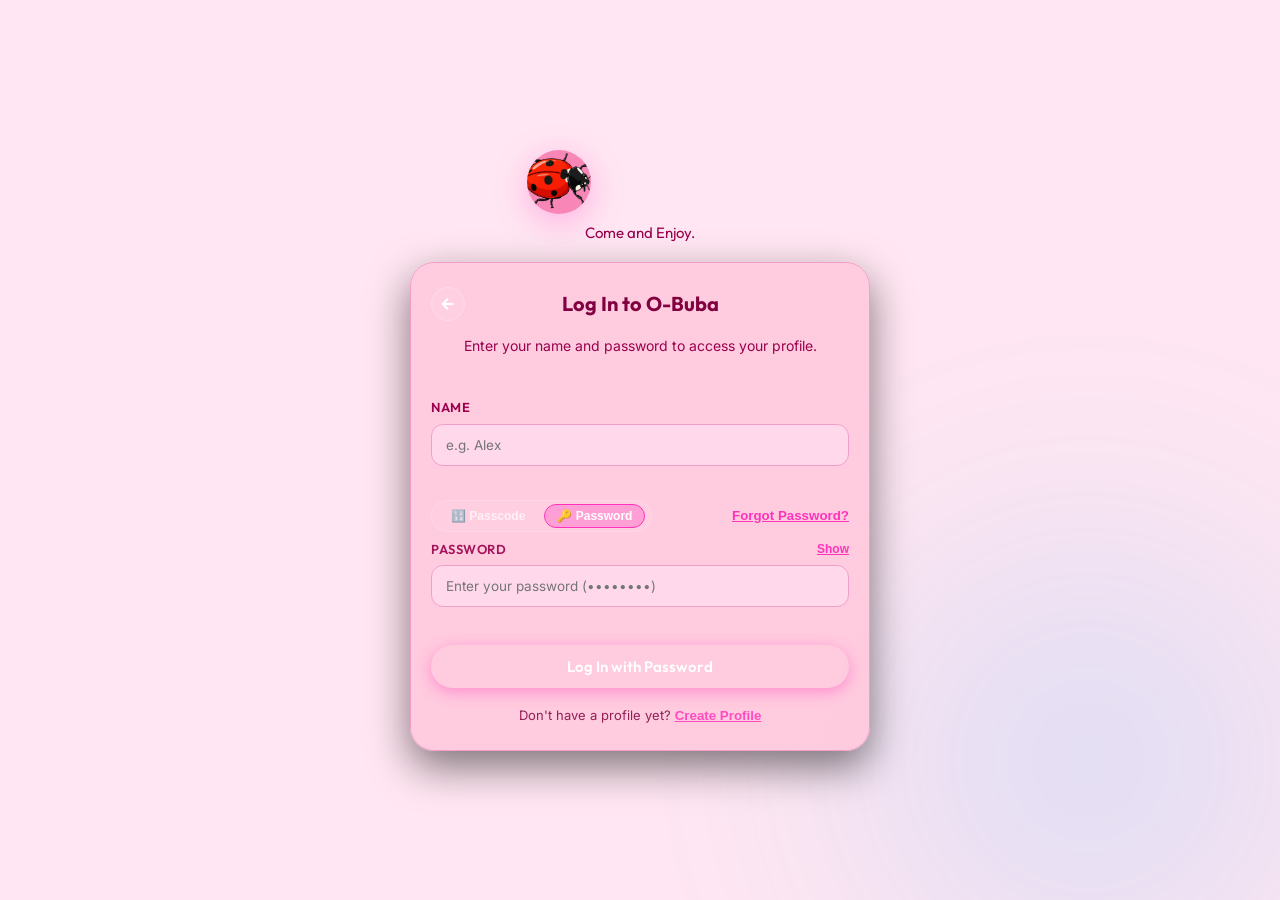
==== index.html @ 9d1eca7c "Add Address, Town, State, Country, and Postcode fields under Name/Second Name in Edit Profile Card" ====
<!DOCTYPE html>
<html lang="en">
<head>
    <meta charset="UTF-8">
    <meta name="viewport" content="width=device-width, initial-scale=1.0, maximum-scale=1.0, user-scalable=no">
    <title>O-Buba | Find Your Connection</title>
    <meta name="description" content="A premium dating experience with high-fidelity swiping, matchmaking, and chat.">
    <!-- Google Fonts -->
    <link rel="preconnect" href="https://fonts.googleapis.com">
    <link rel="preconnect" href="https://fonts.gstatic.com" crossorigin>
    <link href="https://fonts.googleapis.com/css2?family=Outfit:wght@300;400;500;600;700;800&family=Inter:wght@300;400;500;600&display=swap" rel="stylesheet">
    <link rel="stylesheet" href="styles.css">
</head>
<body class="dark-mode">

    <!-- App Container -->
    <div id="app" class="app-container onboarding-active">

        <!-- ================= LANDING / ONBOARDING SCREEN ================= -->
        <section id="onboarding-screen" class="screen active">
            <div class="landing-bg-gradients">
                <div class="gradient-sphere core-grad"></div>
                <div class="gradient-sphere aux-grad"></div>
            </div>
            
            <div class="landing-content">
                <a href="home.html" class="brand-logo" style="text-decoration: none; color: inherit;">
                    <img src="logo.jpg" class="flame-svg" id="landing-logo" alt="O-Buba Logo" style="border-radius: 50%; object-fit: cover;">
                    <h1 class="brand-name">O-BUBA</h1>
                </a>
                <p class="tagline">Come and Enjoy.</p>

                <!-- Onboarding Cards Slider -->
                <div class="onboarding-flow">
                    <!-- Step 1: Welcome & Log In -->
                    <div class="onboarding-card active" id="step-welcome">
                        <div style="display: flex; align-items: center; justify-content: space-between; margin-bottom: 14px;">
                            <a href="home.html" class="back-nav-btn" style="display: inline-flex; align-items: center; justify-content: center; width: 34px; height: 34px; border-radius: 50%; background: rgba(255, 255, 255, 0.1); border: 1px solid rgba(255, 255, 255, 0.2); color: #fff; text-decoration: none; font-size: 16px; font-weight: 700; transition: all 0.2s;" title="Back to Home">
                                <svg viewBox="0 0 24 24" width="18" height="18" fill="none" stroke="currentColor" stroke-width="2.5"><line x1="19" y1="12" x2="5" y2="12"/><polyline points="12 19 5 12 12 5"/></svg>
                            </a>
                            <h2 style="margin: 0; font-size: 20px;">Log In to O-Buba</h2>
                            <div style="width: 34px;"></div>
                        </div>
                        <p id="login-subtitle">Choose your login method: Password or 4-Digit Passcode (PIN).</p>

                        <form id="login-form" onsubmit="event.preventDefault();" style="margin-top: 18px; text-align: left; display: flex; flex-direction: column; gap: 16px;">
                            <div class="input-group">
                                <label for="login-username">Name</label>
                                <input type="text" id="login-username" required placeholder="e.g. Alex" autocomplete="username" style="width: 100%;">
                            </div>
                            
                            <!-- Password / Passcode Option Group -->
                            <div class="input-group" id="login-auth-group">
                                <div style="display: flex; justify-content: space-between; align-items: center; margin-bottom: 8px;">
                                    <!-- Two Options: Passcode (Default) vs Password -->
                                    <div style="display: flex; align-items: center; gap: 6px; background: rgba(255, 255, 255, 0.08); border-radius: 20px; padding: 3px 6px; border: 1px solid rgba(255, 255, 255, 0.15);">
                                        <button type="button" id="btn-opt-passcode" class="auth-opt-btn active" style="background: rgba(255, 51, 187, 0.3); border: 1px solid #ff33bb; color: #fff; border-radius: 16px; padding: 4px 12px; font-size: 12px; font-weight: 700; cursor: pointer; transition: all 0.2s;">
                                            🔢 Passcode
                                        </button>
                                        <button type="button" id="btn-opt-password" class="auth-opt-btn" style="background: transparent; border: 1px solid transparent; color: rgba(255, 255, 255, 0.7); border-radius: 16px; padding: 4px 12px; font-size: 12px; font-weight: 600; cursor: pointer; transition: all 0.2s;">
                                            🔑 Password
                                        </button>
                                    </div>
                                    <div style="display: flex; gap: 8px; font-size: 12px;">
                                        <button type="button" id="forgot-passcode-btn" class="next-step-btn" data-next="step-forgot-passcode" style="background: none; border: none; color: #ff33bb; font-weight: 700; cursor: pointer; text-decoration: underline; padding: 0;">Forgot Passcode?</button>
                                        <button type="button" id="forgot-password-btn" class="next-step-btn" data-next="step-forgot-password" style="background: none; border: none; color: #ff33bb; font-weight: 700; cursor: pointer; text-decoration: underline; padding: 0; display: none;">Forgot Password?</button>
                                    </div>
                                </div>

                                <!-- Passcode PIN Input Field (DEFAULT ACTIVE) -->
                                <div id="login-passcode-group">
                                    <div style="display: flex; justify-content: space-between; align-items: center; margin-bottom: 6px;">
                                        <label for="login-passcode" style="margin-bottom: 0; font-size: 13px; opacity: 0.9;">Passcode PIN</label>
                                        <button type="button" id="toggle-login-passcode-btn" style="background: none; border: none; color: #ff33bb; font-size: 12px; font-weight: 700; cursor: pointer; text-decoration: underline; padding: 0;">Show</button>
                                    </div>
                                    <input type="password" id="login-passcode" inputmode="numeric" pattern="[0-9]*" maxlength="6" placeholder="Enter passcode PIN (e.g. 1234)" autocomplete="one-time-code" style="width: 100%; letter-spacing: 3px; font-size: 15px; font-weight: 700;">
                                </div>

                                <!-- Password Input Field -->
                                <div id="login-password-group" style="display: none;">
                                    <div style="display: flex; justify-content: space-between; align-items: center; margin-bottom: 6px;">
                                        <label for="login-password" style="margin-bottom: 0; font-size: 13px; opacity: 0.9;">Password</label>
                                        <button type="button" id="toggle-login-password-btn" style="background: none; border: none; color: #ff33bb; font-size: 12px; font-weight: 700; cursor: pointer; text-decoration: underline; padding: 0;">Show</button>
                                    </div>
                                    <input type="password" id="login-password" placeholder="Enter your password (••••••••)" autocomplete="current-password" style="width: 100%;">
                                </div>
                            </div>

                            <button type="submit" class="btn btn-primary btn-block" id="login-submit-btn" style="margin-top: 4px; width: 100%;">Log In with Passcode</button>
                        </form>

                        <div style="margin-top: 18px; font-size: 13px; opacity: 0.85; text-align: center;">
                            Don't have a profile yet? 
                            <button type="button" class="next-step-btn" data-next="step-profile-setup" style="background: none; border: none; color: #ff33bb; font-weight: 700; cursor: pointer; text-decoration: underline; padding: 0;">Create Profile</button>
                        </div>
                    </div>



                    <!-- Step: Forgot Passcode PIN -->
                    <div class="onboarding-card" id="step-forgot-passcode">
                        <div style="display: flex; align-items: center; justify-content: space-between; margin-bottom: 14px;">
                            <button type="button" class="next-step-btn" data-next="step-welcome" style="display: inline-flex; align-items: center; justify-content: center; width: 34px; height: 34px; border-radius: 50%; background: rgba(255, 255, 255, 0.1); border: 1px solid rgba(255, 255, 255, 0.2); color: #fff; font-size: 16px; font-weight: 700; cursor: pointer; transition: all 0.2s; padding: 0;" title="Back to Log In">
                                <svg viewBox="0 0 24 24" width="18" height="18" fill="none" stroke="currentColor" stroke-width="2.5"><line x1="19" y1="12" x2="5" y2="12"/><polyline points="12 19 5 12 12 5"/></svg>
                            </button>
                            <h2 style="margin: 0; font-size: 20px;">Recover Passcode PIN</h2>
                            <div style="width: 34px;"></div>
                        </div>
                        <p style="font-size: 13.5px; opacity: 0.9; margin-bottom: 16px;">Enter your registered Email Address below. We will send a 4-digit verification code to your email to recover your Passcode PIN and Password.</p>

                        <form id="forgot-passcode-form" onsubmit="event.preventDefault();" style="text-align: left; display: flex; flex-direction: column; gap: 14px;">
                            <div class="input-group">
                                <label for="reset-passcode-email-input">Email Address</label>
                                <div style="display: flex; gap: 8px;">
                                    <input type="email" id="reset-passcode-email-input" required placeholder="e.g. alex@example.com" autocomplete="email" style="flex: 1;">
                                    <button type="button" id="send-passcode-email-code-btn" class="btn btn-primary" style="padding: 10px 14px; font-size: 12px; border-radius: 12px; white-space: nowrap;">Send Code ✉️</button>
                                </div>
                            </div>

                            <div id="passcode-email-code-group" style="display: none; flex-direction: column; gap: 10px; margin-top: 4px;">
                                <div style="background: rgba(16, 211, 131, 0.12); border: 1px solid rgba(16, 211, 131, 0.3); border-radius: 12px; padding: 10px 12px; font-size: 12px; color: #10d383; font-weight: 600;">
                                    ✓ 4-Digit verification code sent to your email! (Code: <strong id="simulated-passcode-email-code">5829</strong>)
                                </div>
                                <div class="input-group">
                                    <label for="passcode-email-verification-code">Enter 4-Digit Email Code</label>
                                    <input type="text" id="passcode-email-verification-code" inputmode="numeric" maxlength="6" placeholder="e.g. 5829" style="width: 100%; letter-spacing: 4px; font-size: 16px; font-weight: 700; text-align: center;">
                                </div>
                                <button type="submit" id="verify-passcode-email-code-btn" class="btn btn-primary btn-block" style="margin-top: 4px; width: 100%;">Verify Code &amp; Log In →</button>
                            </div>
                        </form>

                        <div id="passcode-reset-banner" style="display: none; margin-top: 16px; background: rgba(16, 211, 131, 0.15); border: 1px solid #10d383; border-radius: 14px; padding: 14px; text-align: left;">
                            <div style="font-weight: 800; color: #10d383; font-size: 14px; margin-bottom: 6px;">✓ Code Verified &amp; Logged In!</div>
                            <div id="passcode-reset-msg" style="font-size: 12.5px; color: rgba(255,255,255,0.9); line-height: 1.6;">
                                ✉️ Email: <strong id="rec-passcode-email" style="color: #fff;">alex@example.com</strong><br>
                                🔢 Passcode PIN: <strong id="rec-passcode-pin" style="color: #ff33bb;">1234</strong><br>
                                🔑 Password: <strong id="rec-passcode-password" style="color: #10d383;">••••••••</strong>
                            </div>
                            <button type="button" id="btn-proceed-login-passcode" class="btn btn-primary btn-block" style="margin-top: 12px; width: 100%; font-size: 13px;">Log In directly to App Workspace →</button>
                        </div>

                        <div style="margin-top: 20px; font-size: 13px; text-align: center;">
                            <button type="button" class="next-step-btn" data-next="step-welcome" style="background: none; border: none; color: #ff33bb; font-weight: 700; cursor: pointer; text-decoration: underline; padding: 0;">← Back to Log In</button>
                        </div>
                    </div>

                    <!-- Step: Forgot Password / Reset Password -->
                    <div class="onboarding-card" id="step-forgot-password">
                        <div style="display: flex; align-items: center; justify-content: space-between; margin-bottom: 14px;">
                            <button type="button" class="next-step-btn" data-next="step-welcome" style="display: inline-flex; align-items: center; justify-content: center; width: 34px; height: 34px; border-radius: 50%; background: rgba(255, 255, 255, 0.1); border: 1px solid rgba(255, 255, 255, 0.2); color: #fff; font-size: 16px; font-weight: 700; cursor: pointer; transition: all 0.2s; padding: 0;" title="Back to Log In">
                                <svg viewBox="0 0 24 24" width="18" height="18" fill="none" stroke="currentColor" stroke-width="2.5"><line x1="19" y1="12" x2="5" y2="12"/><polyline points="12 19 5 12 12 5"/></svg>
                            </button>
                            <h2 style="margin: 0; font-size: 20px;">Recover Password</h2>
                            <div style="width: 34px;"></div>
                        </div>
                        <p style="font-size: 13.5px; opacity: 0.9; margin-bottom: 16px;">Enter your registered Email Address below. We will send a 4-digit verification code to your email so you can log in directly.</p>

                        <form id="forgot-password-form" onsubmit="event.preventDefault();" style="text-align: left; display: flex; flex-direction: column; gap: 14px;">
                            <div class="input-group">
                                <label for="reset-email-input">Email Address</label>
                                <div style="display: flex; gap: 8px;">
                                    <input type="email" id="reset-email-input" required placeholder="e.g. alex@example.com" autocomplete="email" style="flex: 1;">
                                    <button type="button" id="send-pwd-email-code-btn" class="btn btn-primary" style="padding: 10px 14px; font-size: 12px; border-radius: 12px; white-space: nowrap;">Send Code ✉️</button>
                                </div>
                            </div>

                            <div id="pwd-email-code-group" style="display: none; flex-direction: column; gap: 10px; margin-top: 4px;">
                                <div style="background: rgba(16, 211, 131, 0.12); border: 1px solid rgba(16, 211, 131, 0.3); border-radius: 12px; padding: 10px 12px; font-size: 12px; color: #10d383; font-weight: 600;">
                                    ✓ 4-Digit verification code sent to your email! (Code: <strong id="simulated-pwd-email-code">5829</strong>)
                                </div>
                                <div class="input-group">
                                    <label for="pwd-email-verification-code">Enter 4-Digit Email Code</label>
                                    <input type="text" id="pwd-email-verification-code" inputmode="numeric" maxlength="6" placeholder="e.g. 5829" style="width: 100%; letter-spacing: 4px; font-size: 16px; font-weight: 700; text-align: center;">
                                </div>
                                <button type="submit" id="verify-pwd-email-code-btn" class="btn btn-primary btn-block" style="margin-top: 4px; width: 100%;">Verify Code &amp; Log In →</button>
                            </div>
                        </form>

                        <div id="reset-link-sent-banner" style="display: none; margin-top: 16px; background: rgba(16, 211, 131, 0.15); border: 1px solid #10d383; border-radius: 14px; padding: 14px; text-align: left;">
                            <div style="font-weight: 800; color: #10d383; font-size: 14px; margin-bottom: 6px;">✓ Code Verified &amp; Logged In!</div>
                            <div id="reset-sent-msg" style="font-size: 12.5px; color: rgba(255,255,255,0.9); line-height: 1.6;">
                                ✉️ Email: <strong id="rec-pwd-email" style="color: #fff;">alex@example.com</strong><br>
                                🔑 Password: <strong id="rec-pwd-password" style="color: #10d383;">••••••••</strong><br>
                                🔢 Passcode PIN: <strong id="rec-pwd-pin" style="color: #ff33bb;">1234</strong>
                            </div>
                            <button type="button" id="btn-proceed-login-pwd" class="btn btn-primary btn-block" style="margin-top: 12px; width: 100%; font-size: 13px;">Log In directly to App Workspace →</button>
                        </div>

                        <div style="margin-top: 20px; font-size: 13px; text-align: center;">
                            <button type="button" class="next-step-btn" data-next="step-welcome" style="background: none; border: none; color: #ff33bb; font-weight: 700; cursor: pointer; text-decoration: underline; padding: 0;">← Back to Log In</button>
                        </div>
                    </div>

                    <!-- Step: Log In Details Page -->
                    <div class="onboarding-card" id="step-login-details">
                        <div style="display: flex; align-items: center; justify-content: space-between; margin-bottom: 14px;">
                            <button type="button" class="next-step-btn" data-next="step-welcome" style="display: inline-flex; align-items: center; justify-content: center; width: 34px; height: 34px; border-radius: 50%; background: rgba(255, 255, 255, 0.1); border: 1px solid rgba(255, 255, 255, 0.2); color: #fff; font-size: 16px; font-weight: 700; cursor: pointer; transition: all 0.2s; padding: 0;" title="Back to Log In">
                                <svg viewBox="0 0 24 24" width="18" height="18" fill="none" stroke="currentColor" stroke-width="2.5"><line x1="19" y1="12" x2="5" y2="12"/><polyline points="12 19 5 12 12 5"/></svg>
                            </button>
                            <h2 style="margin: 0; font-size: 20px;">Log In Details</h2>
                            <div style="width: 34px;"></div>
                        </div>
                        <p style="font-size: 13.5px; opacity: 0.9; margin-bottom: 16px;">View, verify, or update your account credentials, password, and passcode PIN.</p>

                        <form id="login-details-form" onsubmit="event.preventDefault();" style="text-align: left; display: flex; flex-direction: column; gap: 14px;">
                            <div class="input-group">
                                <label for="details-name-input">Name or Username</label>
                                <input type="text" id="details-name-input" required placeholder="e.g. Alex" style="width: 100%;">
                            </div>
                            <div class="input-group">
                                <label for="details-email-input">Email Address</label>
                                <input type="email" id="details-email-input" required placeholder="e.g. alex@example.com" style="width: 100%;">
                            </div>
                            <div class="input-group">
                                <div style="display: flex; justify-content: space-between; align-items: center; margin-bottom: 6px;">
                                    <label for="details-password-input" style="margin-bottom: 0;">Password</label>
                                    <button type="button" id="toggle-details-password-btn" style="background: none; border: none; color: #ff33bb; font-size: 12px; font-weight: 700; cursor: pointer; text-decoration: underline; padding: 0;">Show</button>
                                </div>
                                <input type="password" id="details-password-input" placeholder="••••••••" style="width: 100%;">
                            </div>
                            <div class="input-group">
                                <div style="display: flex; justify-content: space-between; align-items: center; margin-bottom: 6px;">
                                    <label for="details-passcode-input" style="margin-bottom: 0;">Passcode / PIN (4–6 Digits)</label>
                                    <button type="button" id="toggle-details-passcode-btn" style="background: none; border: none; color: #ff33bb; font-size: 12px; font-weight: 700; cursor: pointer; text-decoration: underline; padding: 0;">Show</button>
                                </div>
                                <input type="password" id="details-passcode-input" placeholder="e.g. 1234" inputmode="numeric" pattern="[0-9]*" maxlength="6" style="width: 100%; letter-spacing: 4px; font-size: 15px; font-weight: 700;">
                            </div>
                            
                            <!-- Account Status & Device Info Badge -->
                            <div style="background: rgba(255, 51, 187, 0.1); border: 1px solid rgba(255, 51, 187, 0.3); border-radius: 12px; padding: 12px; font-size: 12px; color: rgba(255, 255, 255, 0.9);">
                                <div style="font-weight: 800; color: #fff; margin-bottom: 4px; display: flex; align-items: center; gap: 6px;">
                                    <span>🔒</span> Account Security Status
                                </div>
                                <div>• Active Session: <strong>O-Buba Web Application</strong></div>
                                <div>• Security Verification: <strong style="color: #10d383;">Verified Identity &amp; License</strong></div>
                            </div>

                            <button type="submit" id="save-login-details-btn" class="btn btn-primary btn-block" style="margin-top: 6px; width: 100%;">Save Log In Details</button>
                        </form>

                        <div style="margin-top: 18px; display: flex; justify-content: space-between; align-items: center; font-size: 13px;">
                            <button type="button" class="next-step-btn" data-next="step-welcome" style="background: none; border: none; color: #ff33bb; font-weight: 700; cursor: pointer; text-decoration: underline; padding: 0;">← Back to Log In</button>
                            <button type="button" class="next-step-btn" data-next="step-forgot-password" style="background: none; border: none; color: rgba(255, 255, 255, 0.7); font-weight: 600; cursor: pointer; text-decoration: underline; padding: 0;">Reset Password</button>
                        </div>
                    </div>

                    <!-- Step: Create / Verify Passcode PIN -->
                    <div class="onboarding-card" id="step-create-passcode">
                        <div style="display: flex; align-items: center; justify-content: space-between; margin-bottom: 14px;">
                            <button type="button" class="next-step-btn" data-next="step-welcome" style="display: inline-flex; align-items: center; justify-content: center; width: 34px; height: 34px; border-radius: 50%; background: rgba(255, 255, 255, 0.1); border: 1px solid rgba(255, 255, 255, 0.2); color: #fff; font-size: 16px; font-weight: 700; cursor: pointer; transition: all 0.2s; padding: 0;" title="Back to Log In">
                                <svg viewBox="0 0 24 24" width="18" height="18" fill="none" stroke="currentColor" stroke-width="2.5"><line x1="19" y1="12" x2="5" y2="12"/><polyline points="12 19 5 12 12 5"/></svg>
                            </button>
                            <h2 style="margin: 0; font-size: 20px;">Create Passcode PIN</h2>
                            <div style="width: 34px;"></div>
                        </div>
                        <p style="font-size: 13.5px; opacity: 0.9; margin-bottom: 16px;">Set a 4-digit Passcode PIN for fast login. Once verified, Passcode will be your default login option every time.</p>

                        <form id="create-passcode-form" onsubmit="event.preventDefault();" style="text-align: left; display: flex; flex-direction: column; gap: 14px;">
                            <div class="input-group">
                                <div style="display: flex; justify-content: space-between; align-items: center; margin-bottom: 6px;">
                                    <label for="new-passcode-input" style="margin-bottom: 0;">Enter 4-Digit Passcode PIN</label>
                                    <button type="button" id="toggle-new-passcode-btn" style="background: none; border: none; color: #ff33bb; font-size: 12px; font-weight: 700; cursor: pointer; text-decoration: underline; padding: 0;">Show</button>
                                </div>
                                <input type="password" id="new-passcode-input" required inputmode="numeric" pattern="[0-9]*" maxlength="6" placeholder="e.g. 1234" autocomplete="one-time-code" style="width: 100%; letter-spacing: 4px; font-size: 16px; font-weight: 700; text-align: center;">
                            </div>
                            <div class="input-group">
                                <div style="display: flex; justify-content: space-between; align-items: center; margin-bottom: 6px;">
                                    <label for="confirm-passcode-input" style="margin-bottom: 0;">Confirm 4-Digit Passcode PIN</label>
                                    <button type="button" id="toggle-confirm-passcode-btn" style="background: none; border: none; color: #ff33bb; font-size: 12px; font-weight: 700; cursor: pointer; text-decoration: underline; padding: 0;">Show</button>
                                </div>
                                <input type="password" id="confirm-passcode-input" required inputmode="numeric" pattern="[0-9]*" maxlength="6" placeholder="e.g. 1234" autocomplete="one-time-code" style="width: 100%; letter-spacing: 4px; font-size: 16px; font-weight: 700; text-align: center;">
                            </div>

                            <div style="background: rgba(16, 211, 131, 0.12); border: 1px solid rgba(16, 211, 131, 0.3); border-radius: 12px; padding: 12px; font-size: 12px; color: rgba(255, 255, 255, 0.9);">
                                <div style="font-weight: 800; color: #10d383; margin-bottom: 4px;">✓ Default Login Setting</div>
                                <div>Once verified, your passcode PIN will automatically be selected as your default login method for all future sessions.</div>
                            </div>

                            <button type="submit" id="btn-save-passcode-default" class="btn btn-primary btn-block" style="margin-top: 6px; width: 100%;">Verify & Set Passcode as Default</button>
                        </form>

                        <div style="margin-top: 18px; font-size: 13px; text-align: center;">
                            <button type="button" class="next-step-btn" data-next="step-welcome" style="background: none; border: none; color: rgba(255, 255, 255, 0.7); font-weight: 600; cursor: pointer; text-decoration: underline; padding: 0;">← Skip for Now</button>
                        </div>
                    </div>

                    <!-- Step 2: Profile Setup -->
                    <div class="onboarding-card" id="step-profile-setup">
                        <div style="display: flex; align-items: center; justify-content: space-between; margin-bottom: 14px;">
                            <button type="button" class="next-step-btn" data-next="step-welcome" style="display: inline-flex; align-items: center; justify-content: center; width: 34px; height: 34px; border-radius: 50%; background: rgba(255, 255, 255, 0.1); border: 1px solid rgba(255, 255, 255, 0.2); color: #fff; font-size: 16px; font-weight: 700; cursor: pointer; transition: all 0.2s; padding: 0;" title="Back to Log In">
                                <svg viewBox="0 0 24 24" width="18" height="18" fill="none" stroke="currentColor" stroke-width="2.5"><line x1="19" y1="12" x2="5" y2="12"/><polyline points="12 19 5 12 12 5"/></svg>
                            </button>
                            <h2 style="margin: 0; font-size: 20px;">Create Your Profile</h2>
                            <div style="width: 34px;"></div>
                        </div>
                        <form id="profile-setup-form" onsubmit="event.preventDefault();">
                            <div class="row">
                                <div class="input-group half">
                                    <label for="user-first-name">Name</label>
                                    <input type="text" id="user-first-name" required placeholder="e.g. Alex" autocomplete="given-name">
                                </div>
                                <div class="input-group half">
                                    <label for="user-surname">Second Name</label>
                                    <input type="text" id="user-surname" placeholder="e.g. Smith" autocomplete="family-name">
                                </div>
                            </div>

                            <div class="row">
                                <div class="input-group half">
                                    <div style="display: flex; justify-content: space-between; align-items: center; margin-bottom: 6px;">
                                        <label for="create-password" style="margin-bottom: 0;">Password</label>
                                        <button type="button" id="toggle-create-password-btn" style="background: none; border: none; color: #ff33bb; font-size: 11.5px; font-weight: 700; cursor: pointer; text-decoration: underline; padding: 0;">Show</button>
                                    </div>
                                    <input type="password" id="create-password" required placeholder="••••••••" autocomplete="new-password" style="width: 100%;">
                                </div>
                                <div class="input-group half">
                                    <label for="user-email">Email</label>
                                    <input type="email" id="user-email" required placeholder="e.g. alex@example.com" autocomplete="email" style="width: 100%;">
                                </div>
                            </div>
                            
                            <div class="row">
                                <div class="input-group half">
                                    <label for="user-age">Age</label>
                                    <input type="number" id="user-age" required min="18" max="100" placeholder="25">
                                </div>
                                <div class="input-group half">
                                    <label for="user-gender">I am a</label>
                                    <select id="user-gender">
                                        <option value="man">Man</option>
                                        <option value="woman">Woman</option>
                                        <option value="nonbinary">Non-Binary</option>
                                    </select>
                                </div>
                            </div>

                            <div class="input-group">
                                <label for="user-roots">Orthodox Roots</label>
                                <select id="user-roots">
                                    <option value="" disabled selected>Choose</option>
                                    <option value="🇲🇰 Macedonian">🇲🇰 Macedonian</option>
                                    <option value="🇷🇸 Serbian">🇷🇸 Serbian</option>
                                    <option value="🇬🇷 Greek">🇬🇷 Greek</option>
                                    <option value="🇷🇺 Russian">🇷🇺 Russian</option>
                                    <option value="🇸🇾 Antiochian">🇸🇾 Antiochian</option>
                                    <option value="🇷🇴 Romanian">🇷🇴 Romanian</option>
                                    <option value="🇧🇬 Bulgarian">🇧🇬 Bulgarian</option>
                                    <option value="🇺🇦 Ukrainian">🇺🇦 Ukrainian</option>
                                    <option value="🇪🇬 Coptic / Oriental">🇪🇬 Coptic / Oriental</option>
                                    <option value="🌍 Other">🌍 Other</option>
                                </select>
                            </div>

                            <div class="input-group">
                                <label for="profile-image-input">Upload Profile Image</label>
                                <div class="profile-upload-zone" id="profile-upload-zone" style="border: 2px dashed rgba(255, 51, 187, 0.4); background: rgba(255, 255, 255, 0.04); border-radius: 16px; padding: 14px; text-align: center; cursor: pointer; display: flex; flex-direction: column; align-items: center; justify-content: center; gap: 6px;">
                                    <input type="file" id="profile-image-input" accept="image/*" style="display: none;">
                                    <div id="profile-image-placeholder" style="display: flex; flex-direction: column; align-items: center; gap: 4px;">
                                        <svg viewBox="0 0 24 24" width="30" height="30" fill="none" stroke="#ff33bb" stroke-width="2"><path d="M21 15v4a2 2 0 0 1-2 2H5a2 2 0 0 1-2-2v-4"/><polyline points="17 8 12 3 7 8"/><line x1="12" y1="3" x2="12" y2="15"/></svg>
                                        <span style="font-size: 13px; color: rgba(255,255,255,0.9);"><strong style="color: #ff33bb;">Click to upload image</strong></span>
                                        <span style="font-size: 11px; opacity: 0.7;">PNG, JPG or WEBP</span>
                                    </div>
                                    <div id="profile-image-preview-wrap" style="display: none; flex-direction: column; align-items: center; justify-content: center; gap: 4px;">
                                        <img id="profile-image-preview" src="" alt="Profile Preview" style="width: 68px; height: 68px; border-radius: 50%; object-fit: cover; border: 2px solid #ff33bb;">
                                        <span style="font-size: 11px; color: #ff3366; font-weight: 700;">✓ Image Uploaded</span>
                                    </div>
                                </div>
                            </div>

                            <div class="input-group">
                                <label for="user-bio">Short Bio</label>
                                <textarea id="user-bio" rows="2" placeholder="Tell us a bit about yourself..." required></textarea>
                            </div>
                            <button type="submit" id="complete-setup-btn" class="btn btn-primary btn-block" style="width: 100%;">Complete Profile &amp; Access O-Buba</button>
                        </form>
                    </div>
                </div>
            </div>
        </section>

        <!-- ================= MAIN APP SCREEN ================= -->
        <main id="main-app" class="screen">
            
            <!-- Sidebar Panel (Desktop: Left, Mobile: Collapsible/Toggled) -->
            <aside class="sidebar" id="sidebar-panel">
                <!-- Sidebar Header -->
                <header class="sidebar-header">
                    <div class="user-profile-badge" id="open-profile-btn" title="View / Edit Profile">
                        <div class="avatar-box-container shape-square" id="header-avatar-box">
                            <img src="" id="header-user-avatar" class="avatar shape-square" alt="My Profile">
                        </div>
                        <div class="user-profile-info">
                            <div style="display: flex; align-items: center;">
                                <span class="user-name-text" id="header-user-name">Alex</span>
                                <span class="verified-badge-icon" id="header-verified-badge" title="100% Identity Verified (Driver's Licence Uploaded)" style="display: none; color: #ff33bb; margin-left: 6px; font-weight: bold; font-size: 16px;">✓</span>
                            </div>
                            <span class="user-profile-subtext">My Profile</span>
                        </div>
                    </div>
                    <div class="header-actions">
                        <a href="home.html" class="icon-btn" title="Back to Home Page" style="display: inline-flex; align-items: center; justify-content: center; gap: 4px; padding: 6px 10px; border-radius: 12px; background: rgba(255, 255, 255, 0.08); border: 1px solid rgba(255, 255, 255, 0.15); color: #fff; text-decoration: none;">
                            <svg viewBox="0 0 24 24" width="20" height="20" fill="none" stroke="currentColor" stroke-width="2.5"><line x1="19" y1="12" x2="5" y2="12"/><polyline points="12 19 5 12 12 5"/></svg>
                        </a>
                        <button class="icon-btn" id="open-settings-btn" title="Settings">
                            <svg viewBox="0 0 24 24" width="22" height="22" fill="none" stroke="currentColor" stroke-width="2"><circle cx="12" cy="12" r="3"/><path d="M19.4 15a1.65 1.65 0 0 0 .33 1.82l.06.06a2 2 0 1 1-2.83 2.83l-.06-.06a1.65 1.65 0 0 0-1.82-.33 1.65 1.65 0 0 0-1 1.51V21a2 2 0 0 1-4 0v-.09A1.65 1.65 0 0 0 9 19.4a1.65 1.65 0 0 0-1.82.33l-.06.06a2 2 0 1 1-2.83-2.83l.06-.06a1.65 1.65 0 0 0 .33-1.82 1.65 1.65 0 0 0-1.51-1H3a2 2 0 0 1 0-4h.09A1.65 1.65 0 0 0 4.6 9a1.65 1.65 0 0 0-.33-1.82l-.06-.06a2 2 0 1 1 2.83-2.83l.06.06a1.65 1.65 0 0 0 1.82.33H9a1.65 1.65 0 0 0 1-1.51V3a2 2 0 0 1 4 0v.09a1.65 1.65 0 0 0 1 1.51 1.65 1.65 0 0 0 1.82-.33l.06-.06a2 2 0 1 1 2.83 2.83l-.06.06a1.65 1.65 0 0 0-.33 1.82V9a1.65 1.65 0 0 0 1.51 1H21a2 2 0 0 1 0 4h-.09a1.65 1.65 0 0 0-1.51 1z"/></svg>
                        </button>
                        <button class="icon-btn header-logout-btn" id="header-logout-btn" title="Log Out" style="color: #ff3366;">
                            <svg viewBox="0 0 24 24" width="22" height="22" fill="none" stroke="currentColor" stroke-width="2"><path d="M9 21H5a2 2 0 0 1-2-2V5a2 2 0 0 1 2-2h4"/><polyline points="16 17 21 12 16 7"/><line x1="21" y1="12" x2="9" y2="12"/></svg>
                        </button>
                    </div>
                </header>

                <!-- Sidebar Tabs Navigation -->
                <div class="sidebar-tabs">
                    <button class="tab-link active" data-tab="tab-matches">Matches</button>
                    <button class="tab-link" data-tab="tab-messages">Messages</button>
                </div>

                <!-- Sidebar Content -->
                <div class="sidebar-content">
                    
                    <!-- Matches Tab -->
                    <div class="tab-pane active" id="tab-matches">
                        <div class="matches-country-bar" style="padding: 10px 14px 6px 14px; display: flex; align-items: center; justify-content: space-between; border-bottom: 1px solid rgba(255, 255, 255, 0.08); margin-bottom: 8px;">
                            <span style="font-size: 11px; font-weight: 700; color: rgba(255, 255, 255, 0.7); text-transform: uppercase; letter-spacing: 0.5px;">Matches Location:</span>
                            <select id="matches-country-select" class="deck-country-dropdown" style="padding: 4px 10px; font-size: 12px; border-radius: 12px; background: rgba(255, 255, 255, 0.08); border: 1px solid rgba(255, 255, 255, 0.2); color: #fff; cursor: pointer;">
                                <option value="all" selected>🌍 All Countries</option>
                                <option value="Australia">🇦🇺 Australia</option>
                                <option value="Macedonia">🇲🇰 Macedonia</option>
                                <option value="Greece">🇬🇷 Greece</option>
                                <option value="Serbia">🇷🇸 Serbia</option>
                                <option value="USA">🇺🇸 USA</option>
                                <option value="UK">🇬🇧 UK</option>
                                <option value="Canada">🇨🇦 Canada</option>
                                <option value="Germany">🇩🇪 Germany</option>
                                <option value="Switzerland">🇨🇭 Switzerland</option>
                                <option value="Austria">🇦🇹 Austria</option>
                                <option value="France">🇫🇷 France</option>
                                <option value="Italy">🇮🇹 Italy</option>
                                <option value="Spain">🇪🇸 Spain</option>
                                <option value="Netherlands">🇳🇱 Netherlands</option>
                                <option value="Sweden">🇸🇪 Sweden</option>
                                <option value="Norway">🇳🇴 Norway</option>
                                <option value="Denmark">🇩🇰 Denmark</option>
                                <option value="Finland">🇫🇮 Finland</option>
                                <option value="Poland">🇵🇱 Poland</option>
                                <option value="Hungary">🇭🇺 Hungary</option>
                                <option value="Czechia">🇨🇿 Czechia</option>
                                <option value="Croatia">🇭🇷 Croatia</option>
                                <option value="Montenegro">🇲🇪 Montenegro</option>
                                <option value="Bulgaria">🇧🇬 Bulgaria</option>
                                <option value="Romania">🇷🇴 Romania</option>
                                <option value="Albania">🇦🇱 Albania</option>
                                <option value="Turkey">🇹🇷 Turkey</option>
                                <option value="Ukraine">🇺🇦 Ukraine</option>
                                <option value="Egypt">🇪🇬 Egypt</option>
                                <option value="Argentina">🇦🇷 Argentina</option>
                                <option value="Brazil">🇧🇷 Brazil</option>
                                <option value="Mexico">🇲🇽 Mexico</option>
                                <option value="Japan">🇯🇵 Japan</option>
                                <option value="South Korea">🇰🇷 South Korea</option>
                                <option value="India">🇮🇳 India</option>
                                <option value="New Zealand">🇳🇿 New Zealand</option>
                                <option value="South Africa">🇿🇦 South Africa</option>
                                <option value="UAE">🇦🇪 UAE</option>
                            </select>
                        </div>
                        <div class="matches-grid" id="matches-container">
                            <!-- Dynamically loaded Matches -->
                            <div class="empty-state">
                                <div class="empty-icon">✨</div>
                                <p>Swipes right to find your mutual sparks here!</p>
                            </div>
                        </div>
                    </div>

                    <!-- Messages Tab -->
                    <div class="tab-pane" id="tab-messages">
                        <div class="messages-list" id="conversations-container">
                            <!-- Dynamically loaded Conversations -->
                            <div class="empty-state">
                                <div class="empty-icon">💬</div>
                                <p>Once you match, you can chat with them here.</p>
                            </div>
                        </div>
                    </div>
                </div>
            </aside>

            <!-- Card Stack View / Swipe Area -->
            <section class="deck-view active" id="deck-panel">
                <!-- Country Selection Header Widget (Top Left Corner) -->
                <div class="deck-country-widget" id="deck-country-widget">
                    <div class="deck-country-header">
                        <span class="country-label-icon">🌐</span>
                        <select id="deck-country-select" class="deck-country-dropdown" title="Select Country for Matching">
                            <option value="all" selected>🌍 All Countries</option>
                            <option value="Australia">🇦🇺 Australia</option>
                            <option value="Macedonia">🇲🇰 Macedonia</option>
                            <option value="Greece">🇬🇷 Greece</option>
                            <option value="Serbia">🇷🇸 Serbia</option>
                            <option value="USA">🇺🇸 USA</option>
                            <option value="UK">🇬🇧 UK</option>
                            <option value="Canada">🇨🇦 Canada</option>
                            <option value="Germany">🇩🇪 Germany</option>
                            <option value="Switzerland">🇨🇭 Switzerland</option>
                            <option value="Austria">🇦🇹 Austria</option>
                            <option value="France">🇫🇷 France</option>
                            <option value="Italy">🇮🇹 Italy</option>
                            <option value="Spain">🇪🇸 Spain</option>
                            <option value="Netherlands">🇳🇱 Netherlands</option>
                            <option value="Sweden">🇸🇪 Sweden</option>
                            <option value="Norway">🇳🇴 Norway</option>
                            <option value="Denmark">🇩🇰 Denmark</option>
                            <option value="Finland">🇫🇮 Finland</option>
                            <option value="Poland">🇵🇱 Poland</option>
                            <option value="Hungary">🇭🇺 Hungary</option>
                            <option value="Czechia">🇨🇿 Czechia</option>
                            <option value="Croatia">🇭🇷 Croatia</option>
                            <option value="Montenegro">🇲🇪 Montenegro</option>
                            <option value="Bulgaria">🇧🇬 Bulgaria</option>
                            <option value="Romania">🇷🇴 Romania</option>
                            <option value="Albania">🇦🇱 Albania</option>
                            <option value="Turkey">🇹🇷 Turkey</option>
                            <option value="Ukraine">🇺🇦 Ukraine</option>
                            <option value="Egypt">🇪🇬 Egypt</option>
                            <option value="Argentina">🇦🇷 Argentina</option>
                            <option value="Brazil">🇧🇷 Brazil</option>
                            <option value="Mexico">🇲🇽 Mexico</option>
                            <option value="Japan">🇯🇵 Japan</option>
                            <option value="South Korea">🇰🇷 South Korea</option>
                            <option value="India">🇮🇳 India</option>
                            <option value="New Zealand">🇳🇿 New Zealand</option>
                            <option value="South Africa">🇿🇦 South Africa</option>
                            <option value="UAE">🇦🇪 UAE</option>
                        </select>
                    </div>
                </div>

                <!-- Available Matches Header Widget (Top Right Corner) -->
                <div class="online-matches-widget" id="online-matches-widget">
                    <div class="widget-header" id="widget-toggle-btn" title="Toggle Available People List">
                        <span class="online-pulse-dot"></span>
                        <span class="widget-title">Available Now</span>
                        <span class="widget-count-badge" id="online-count-badge">0</span>
                        <svg class="widget-chevron" viewBox="0 0 24 24" width="16" height="16" fill="none" stroke="currentColor" stroke-width="2.5"><polyline points="6 9 12 15 18 9"/></svg>
                    </div>
                    <div class="online-matches-dropdown" id="online-matches-dropdown">
                        <div class="online-list-container" id="online-list-container">
                            <!-- Dynamically loaded Available Profiles -->
                        </div>
                    </div>
                </div>

                <div class="deck-container">
                    
                    <!-- Card Stack -->
                    <div class="card-stack" id="card-stack-deck">
                        <!-- Card instances will be rendered dynamically via JS -->
                        <div class="deck-loader">
                            <div class="pulse-ring"></div>
                            <img src="" id="deck-pulse-avatar" class="loader-avatar" alt="Avatar">
                            <span class="loading-text">Finding matches nearby...</span>
                        </div>
                    </div>

                    <!-- Swipe Control Action Buttons -->
                    <div class="deck-controls" id="action-controls">
                        <button class="ctrl-btn btn-rewind" id="btn-rewind" title="Rewind">
                            <svg viewBox="0 0 24 24" width="20" height="20" fill="none" stroke="currentColor" stroke-width="2.5"><path d="M3 12a9 9 0 1 0 9-9 9.75 9.75 0 0 0-6.74 2.74L3 8"/><polyline points="3 3 3 8 8 8"/></svg>
                        </button>
                        <button class="ctrl-btn btn-nope" id="btn-nope" title="Nope (Left)">
                            <svg viewBox="0 0 24 24" width="28" height="28" fill="none" stroke="currentColor" stroke-width="2.5"><line x1="18" y1="6" x2="6" y2="18"/><line x1="6" y1="6" x2="18" y2="18"/></svg>
                        </button>
                        <button class="ctrl-btn btn-superlike" id="btn-superlike" title="Super Like (Up)">
                            <svg viewBox="0 0 24 24" width="24" height="24" fill="none" stroke="currentColor" stroke-width="2.5"><polygon points="12 2 15.09 8.26 22 9.27 17 14.14 18.18 21.02 12 17.77 5.82 21.02 7 14.14 2 9.27 8.91 8.26 12 2"/></svg>
                        </button>
                        <button class="ctrl-btn btn-like" id="btn-like" title="Like (Right)">
                            <svg viewBox="0 0 24 24" width="28" height="28" fill="currentColor" stroke="none"><path d="M12 21.35l-1.45-1.32C5.4 15.36 2 12.28 2 8.5 2 5.42 4.42 3 7.5 3c1.74 0 3.41.81 4.5 2.09C13.09 3.81 14.76 3 16.5 3 19.58 3 22 5.42 22 8.5c0 3.78-3.4 6.86-8.55 11.54L12 21.35z"/></svg>
                        </button>
                        <button class="ctrl-btn btn-boost" id="btn-boost" title="Boost">
                            <svg viewBox="0 0 24 24" width="20" height="20" fill="currentColor" stroke="none"><polygon points="13 2 3 14 12 14 11 22 21 10 12 10 13 2"/></svg>
                        </button>
                    </div>
                </div>
            </section>

            <!-- Chat / Message Window Panel -->
            <section class="chat-view" id="chat-panel">
                <header class="chat-header">
                    <button class="icon-btn" id="close-chat-btn" title="Back to swipes">
                        <svg viewBox="0 0 24 24" width="24" height="24" fill="none" stroke="currentColor" stroke-width="2.5"><line x1="19" y1="12" x2="5" y2="12"/><polyline points="12 19 5 12 12 5"/></svg>
                    </button>
                    <div class="chat-match-info" id="chat-user-info">
                        <img src="" class="avatar" id="chat-avatar" alt="Avatar">
                        <div>
                            <h4 id="chat-name">Elena</h4>
                            <span class="status online" id="chat-status">Active now</span>
                        </div>
                    </div>
                    <button class="icon-btn" id="view-match-profile-btn" title="View Profile">
                        <svg viewBox="0 0 24 24" width="22" height="22" fill="none" stroke="currentColor" stroke-width="2"><circle cx="12" cy="12" r="10"/><line x1="12" y1="16" x2="12" y2="12"/><line x1="12" y1="8" x2="12.01" y2="8"/></svg>
                    </button>
                </header>

                <!-- Message History -->
                <div class="chat-messages" id="chat-messages-container">
                    <!-- Messages populated via JS -->
                </div>

                <!-- Input area -->
                <div class="chat-input-bar">
                    <form id="chat-form" onsubmit="event.preventDefault();">
                        <input type="text" id="chat-message-input" placeholder="Type a message..." autocomplete="off" required>
                        <button type="submit" class="send-btn" id="chat-send-btn">
                            <svg viewBox="0 0 24 24" width="20" height="20" fill="none" stroke="currentColor" stroke-width="2.5"><line x1="22" y1="2" x2="11" y2="13"/><polygon points="22 2 15 22 11 13 2 9 22 2"/></svg>
                        </button>
                    </form>
                </div>
            </section>

            <!-- Profile Details Slider (Sliding overlay from bottom) -->
            <section class="profile-details-modal" id="profile-details-view">
                <div class="details-backdrop" id="close-details-backdrop"></div>
                <div class="details-sheet">
                    <!-- Drag handle indicator -->
                    <div class="drag-handle" id="close-details-handle"></div>
                    
                    <div class="details-scrollable">
                        <!-- Photo Slider / Header -->
                        <div class="details-carousel" style="position: relative;">
                            <button type="button" class="details-back-btn" id="btn-close-details" style="position: absolute; top: 16px; left: 16px; z-index: 25; background: rgba(10, 15, 25, 0.75); backdrop-filter: blur(8px); border: 1px solid rgba(255, 255, 255, 0.25); color: #fff; border-radius: 50%; width: 40px; height: 40px; display: flex; align-items: center; justify-content: center; cursor: pointer; transition: all 0.2s;" title="Back">
                                <svg viewBox="0 0 24 24" width="22" height="22" fill="none" stroke="currentColor" stroke-width="2.5"><line x1="19" y1="12" x2="5" y2="12"/><polyline points="12 19 5 12 12 5"/></svg>
                            </button>
                            <img src="" id="details-hero-img" alt="Profile Hero">
                            <div class="carousel-indicators" id="details-carousel-dots">
                                <!-- Dot indicators -->
                            </div>
                            <div class="carousel-nav nav-prev" id="details-prev-img"></div>
                            <div class="carousel-nav nav-next" id="details-next-img"></div>
                        </div>

                        <!-- Core Info -->
                        <div class="details-info-section">
                            <div class="details-title-row">
                                <h2><span id="details-name">Sophia</span>, <span id="details-age">24</span></h2>
                                <span class="gender-badge" id="details-gender">woman</span>
                            </div>
                            <div class="details-meta-row">
                                <span class="meta-item location">
                                    <svg viewBox="0 0 24 24" width="14" height="14" fill="none" stroke="currentColor" stroke-width="2"><path d="M21 10c0 7-9 13-9 13s-9-6-9-13a9 9 0 0 1 18 0z"/><circle cx="12" cy="10" r="3"/></svg>
                                    <span id="details-distance">5 kilometres away</span>
                                </span>
                                <span class="meta-item active-tag">
                                    <span class="pulse-dot"></span>
                                    <span>Online</span>
                                </span>
                            </div>
                            <div class="divider"></div>
                            
                            <!-- Bio -->
                            <div class="info-block">
                                <h3>About Me</h3>
                                <p id="details-bio">Art curator & amateur ceramicist. Let's get coffee and talk about design, vinyl records, or the best pasta place in the city.</p>
                            </div>

                            <!-- Tags -->
                            <div class="info-block">
                                <h3>Passions</h3>
                                <div class="tag-cloud" id="details-passions">
                                    <span class="tag">Art</span>
                                    <span class="tag">Ceramics</span>
                                    <span class="tag">Coffee</span>
                                </div>
                            </div>

                            <!-- Anthem (Premium Spotify Integration Mock) -->
                            <div class="info-block" id="details-spotify-block">
                                <h3>My Spotify Anthem</h3>
                                <div class="spotify-card">
                                    <div class="spotify-icon">
                                        <svg viewBox="0 0 24 24" width="24" height="24" fill="currentColor"><path d="M12 2C6.477 2 2 6.477 2 12s4.477 10 10 10 10-4.477 10-10S17.523 2 12 2zm4.586 14.424c-.18.295-.563.387-.857.207-2.35-1.438-5.305-1.76-8.786-.966-.336.077-.67-.134-.747-.47-.077-.336.134-.67.47-.748 3.805-.87 7.07-.5 9.71 1.115.294.18.387.563.21.862zm1.226-2.724c-.226.367-.707.487-1.074.26-2.69-1.654-6.792-2.133-9.97-1.168-.413.125-.845-.107-.97-.52-.125-.413.107-.846.52-.97 3.633-1.102 8.148-.567 11.234 1.328.367.227.488.708.26 1.07zm.106-2.825C14.338 8.643 8.397 8.446 4.962 9.489a1.002 1.002 0 0 1-1.21-.715 1.002 1.002 0 0 1 .715-1.21c3.96-1.202 10.528-.973 14.622 1.458a1.002 1.002 0 0 1-1.005 1.742z"/></svg>
                                    </div>
                                    <div class="spotify-track-info">
                                        <h4 id="details-song">Midnight City</h4>
                                        <p id="details-artist">M83</p>
                                    </div>
                                </div>
                            </div>
                        </div>
                    </div>
                </div>
            </section>

            <!-- Edit Profile & Settings View (Full cover screen) -->
            <section class="settings-modal" id="settings-view">
                <header class="settings-header">
                    <button class="icon-btn" id="close-settings-btn" title="Back">
                        <svg viewBox="0 0 24 24" width="24" height="24" fill="none" stroke="currentColor" stroke-width="2.5"><line x1="19" y1="12" x2="5" y2="12"/><polyline points="12 19 5 12 12 5"/></svg>
                    </button>
                    <h2>Profile & Settings</h2>
                    <div style="width: 40px;"></div> <!-- Spacer -->
                </header>

                <div class="settings-body">
                    <form id="settings-form" onsubmit="event.preventDefault();">
                        
                        <!-- Profile Card Edit -->
                        <div class="settings-section card-like" id="edit-profile-card-section">
                            <h3>Edit Profile Card</h3>
                            
                            <div class="profile-preview-box">
                                <div class="avatar-preview-wrap">
                                    <img src="" id="settings-avatar-preview" class="avatar-large shape-square" alt="My avatar">
                                    <button type="button" class="avatar-edit-btn" id="btn-change-avatar" title="Change photo">
                                        <svg viewBox="0 0 24 24" width="16" height="16" fill="none" stroke="currentColor" stroke-width="2.5"><path d="M12 20h9"/><path d="M16.5 3.5a2.121 2.121 0 0 1 3 3L7 19l-4 1 1-4L16.5 3.5z"/></svg>
                                    </button>
                                </div>
                            </div>

                            <!-- Avatar Shape Selector (Square Box, Round Picture, Star Picture) -->
                            <div class="input-group" style="margin-top: 14px; margin-bottom: 16px;">
                                <label style="font-size: 12px; font-weight: 700; color: #8b0000; margin-bottom: 8px; display: flex; align-items: center; gap: 6px;">
                                    <span>🖼️</span> Profile Picture Frame Shape
                                </label>
                                <div class="avatar-shape-options" style="display: grid; grid-template-columns: repeat(2, 1fr); gap: 10px;">
                                    <button type="button" class="avatar-shape-btn active" data-shape="square" style="background: rgba(255, 51, 187, 0.18); border: 2px solid #ff33bb; color: #8b0000; padding: 10px 6px; border-radius: 14px; cursor: pointer; display: flex; flex-direction: column; align-items: center; gap: 6px; transition: all 0.2s;">
                                        <div style="width: 26px; height: 26px; background: rgba(255,255,255,0.25); border-radius: 6px; border: 1.5px solid #fff;"></div>
                                        <span style="font-size: 11.5px; font-weight: 700; color: #8b0000;">Square Box</span>
                                    </button>
                                    <button type="button" class="avatar-shape-btn" data-shape="round" style="background: rgba(255, 255, 255, 0.05); border: 1.5px solid rgba(255, 255, 255, 0.2); color: #8b0000; padding: 10px 6px; border-radius: 14px; cursor: pointer; display: flex; flex-direction: column; align-items: center; gap: 6px; transition: all 0.2s;">
                                        <div style="width: 26px; height: 26px; background: rgba(255,255,255,0.25); border-radius: 50%; border: 1.5px solid #fff;"></div>
                                        <span style="font-size: 11.5px; font-weight: 700; color: #8b0000;">Round Picture</span>
                                    </button>
                                </div>
                            <!-- Up to 5 Profile Photos Options Gallery -->
                            <div class="input-group" style="margin-top: 14px; margin-bottom: 16px;">
                                <div style="display: flex; align-items: center; justify-content: space-between; margin-bottom: 8px;">
                                    <label style="font-size: 12px; font-weight: 700; color: #8b0000; margin: 0; display: flex; align-items: center; gap: 6px;">
                                        <span>📸</span> Profile Photos (Up to 5 Options)
                                    </label>
                                    <span style="font-size: 11px; color: #ff33bb; font-weight: 700;" id="photos-count-badge">5 / 5 Photos</span>
                                </div>
                                <div class="profile-photos-grid" id="profile-photos-grid" style="display: grid; grid-template-columns: repeat(5, 1fr); gap: 8px;">
                                    <!-- Dynamic 5 photo slots rendered by app.js -->
                                </div>
                                <p style="font-size: 11px; color: #8b0000; margin: 6px 0 0 0;">Tap any photo to select it as your main profile avatar, or tap change photo to replace.</p>
                            </div>

                            <!-- Avatar Selection modal -->
                            <div class="avatar-modal" id="settings-avatar-modal">
                                <div style="display: flex; align-items: center; justify-content: space-between; margin-bottom: 10px;">
                                    <button type="button" id="close-avatar-modal-btn" style="background: rgba(255, 255, 255, 0.1); border: 1px solid rgba(255, 255, 255, 0.2); color: #8b0000; border-radius: 50%; width: 30px; height: 30px; display: flex; align-items: center; justify-content: center; cursor: pointer; transition: all 0.2s;" title="Back">
                                        <svg viewBox="0 0 24 24" width="16" height="16" fill="none" stroke="currentColor" stroke-width="2.5"><line x1="19" y1="12" x2="5" y2="12"/><polyline points="12 19 5 12 12 5"/></svg>
                                    </button>
                                    <strong style="font-size: 13px; color: #8b0000;">Choose Profile Photo</strong>
                                    <div style="width: 30px;"></div>
                                </div>

                                <!-- Tabs -->
                                <div class="avatar-tabs">
                                    <button type="button" class="avatar-tab active" data-tab="upload">📁 Upload</button>
                                    <button type="button" class="avatar-tab" data-tab="preset">🖼 Presets</button>
                                    <button type="button" class="avatar-tab" data-tab="url">🔗 URL</button>
                                </div>

                                <!-- Upload panel -->
                                <div class="avatar-tab-panel active" id="avatar-panel-upload">
                                    <!-- Hidden file input lives outside the drop zone -->
                                    <input type="file" id="avatar-file-input" accept="image/*" style="position:absolute;opacity:0;width:0;height:0;pointer-events:none">

                                    <div class="upload-drop-zone" id="upload-drop-zone">
                                        <svg viewBox="0 0 24 24" width="32" height="32" fill="none" stroke="currentColor" stroke-width="1.5"><path d="M21 15v4a2 2 0 0 1-2 2H5a2 2 0 0 1-2-2v-4"/><polyline points="17 8 12 3 7 8"/><line x1="12" y1="3" x2="12" y2="15"/></svg>
                                        <span class="drop-label">Drag &amp; drop your photo here</span>
                                        <span class="drop-sub">JPG, PNG, GIF, WebP</span>
                                        <button type="button" class="btn btn-secondary btn-sm" id="btn-pick-file" style="margin-top:8px">📂 Choose File</button>
                                    </div>
                                    <div class="upload-preview-row" id="upload-preview-row" style="display:none">
                                        <img id="upload-preview-img" class="upload-preview-img" src="" alt="Preview">
                                        <button type="button" class="btn btn-primary btn-sm" id="btn-use-upload">✓ Use This Photo</button>
                                        <button type="button" class="btn btn-secondary btn-sm" id="btn-reupload">↩ Choose Different</button>
                                    </div>
                                </div>

                                <!-- Preset panel -->
                                <div class="avatar-tab-panel" id="avatar-panel-preset">
                                    <div class="avatar-selector select-grid" id="settings-avatar-grid"></div>
                                    <button type="button" class="btn btn-primary btn-sm" id="btn-save-avatar-select" style="margin-top:12px;width:100%">Use Selected</button>
                                </div>

                                <!-- URL panel -->
                                <div class="avatar-tab-panel" id="avatar-panel-url">
                                    <div class="input-group" style="margin-bottom:12px">
                                        <label>Image URL</label>
                                        <input type="url" id="settings-custom-avatar-url" placeholder="https://images.unsplash.com/...">
                                    </div>
                                    <div class="url-preview-row" id="url-preview-row" style="display:none">
                                        <img id="url-preview-img" class="upload-preview-img" src="" alt="URL preview">
                                    </div>
                                    <button type="button" class="btn btn-primary btn-sm" id="btn-save-url-avatar" style="width:100%">Use This URL</button>
                                </div>
                            </div>

                            <div class="row">
                                <div class="input-group half">
                                    <label for="settings-first-name-val" style="color: #8b0000;">Name</label>
                                    <input type="text" id="settings-first-name-val" required placeholder="Name">
                                </div>
                                <div class="input-group half">
                                    <label for="settings-surname-val" style="color: #8b0000;">Second Name</label>
                                    <input type="text" id="settings-surname-val" placeholder="Second Name">
                                </div>
                            </div>

                            <div class="input-group" style="margin-bottom: 12px;">
                                <label for="settings-address-val" style="color: #8b0000;">Address</label>
                                <input type="text" id="settings-address-val" placeholder="Street Address">
                            </div>

                            <div class="row">
                                <div class="input-group half">
                                    <label for="settings-town-val" style="color: #8b0000;">Town</label>
                                    <input type="text" id="settings-town-val" placeholder="Town / City">
                                </div>
                                <div class="input-group half">
                                    <label for="settings-state-val" style="color: #8b0000;">State</label>
                                    <input type="text" id="settings-state-val" placeholder="State / Province">
                                </div>
                            </div>

                            <div class="row">
                                <div class="input-group half">
                                    <label for="settings-country-val" style="color: #8b0000;">Country</label>
                                    <input type="text" id="settings-country-val" placeholder="Country">
                                </div>
                                <div class="input-group half">
                                    <label for="settings-postcode-val" style="color: #8b0000;">Postcode</label>
                                    <input type="text" id="settings-postcode-val" placeholder="Postcode / ZIP">
                                </div>
                            </div>

                            <div class="input-group" style="margin-bottom: 12px;">
                                <label for="settings-email-val">Email</label>
                                <input type="email" id="settings-email-val" placeholder="alex@example.com">
                            </div>

                            <div class="row">
                                <div class="input-group half">
                                    <label for="settings-age">Age</label>
                                    <input type="number" id="settings-age-val" required min="18" max="100">
                                </div>
                                <div class="input-group half">
                                    <label for="settings-gender">Gender</label>
                                    <select id="settings-gender-val">
                                        <option value="man">Man</option>
                                        <option value="woman">Woman</option>
                                        <option value="nonbinary">Non-Binary</option>
                                    </select>
                                </div>
                            </div>

                            <div class="input-group">
                                <label for="settings-roots-val">Orthodox Roots</label>
                                <select id="settings-roots-val">
                                    <option value="🇲🇰 Macedonian">🇲🇰 Macedonian</option>
                                    <option value="🇷🇸 Serbian">🇷🇸 Serbian</option>
                                    <option value="🇬🇷 Greek">🇬🇷 Greek</option>
                                    <option value="🇷🇺 Russian">🇷🇺 Russian</option>
                                    <option value="🇸🇾 Antiochian">🇸🇾 Antiochian</option>
                                    <option value="🇷🇴 Romanian">🇷🇴 Romanian</option>
                                    <option value="🇧🇬 Bulgarian">🇧🇬 Bulgarian</option>
                                    <option value="🇺🇦 Ukrainian">🇺🇦 Ukrainian</option>
                                    <option value="🇪🇬 Coptic / Oriental">🇪🇬 Coptic / Oriental</option>
                                    <option value="🌍 Other">🌍 Other</option>
                                </select>
                            </div>

                            <div class="input-group">
                                <label for="settings-bio">About Me</label>
                                <textarea id="settings-bio-val" rows="3" required></textarea>
                            </div>
                        </div>

                        <!-- Identity & Fraud Protection Verification Status -->
                        <div class="settings-section card-like identity-verification-section" id="identity-verification-section">
                            <div style="display: flex; align-items: center; justify-content: space-between; margin-bottom: 12px;">
                                <h3 style="margin: 0; display: flex; align-items: center; gap: 8px; color: #8b0000;">
                                    <svg viewBox="0 0 24 24" width="20" height="20" fill="none" stroke="#ff33bb" stroke-width="2"><path d="M12 22s8-4 8-10V5l-8-3-8 3v7c0 6 8 10 8 10z"/><polyline points="9 12 11 14 15 10"/></svg>
                                    Identity & Anti-Fraud Security
                                </h3>
                                <span class="verified-pill" id="settings-verified-pill" style="background: rgba(255, 51, 102, 0.15); color: #ff3366; border: 1px solid rgba(255, 51, 102, 0.3); padding: 4px 10px; border-radius: 20px; font-size: 11px; font-weight: 700;">✓ 100% Verified</span>
                            </div>
                            <div class="identity-status-card" id="settings-identity-status-card">
                                <div style="font-size: 13px; color: #8b0000; line-height: 1.5;">
                                    <strong id="settings-verification-title" style="color: #8b0000; display: block; margin-bottom: 2px;">Driver's Licence Identity Verified</strong>
                                    <span id="settings-verification-desc" style="color: #8b0000;">Your official driver's licence has been uploaded and scanned. Anti-fraud 100% identity verification active.</span>
                                </div>
                                <div style="margin-top: 10px; display: flex; gap: 10px; align-items: center;">
                                    <button type="button" id="settings-reupload-license-btn" class="btn btn-outline btn-sm" style="font-size: 12px; padding: 6px 14px; color: #8b0000;">Re-upload Driver Licence</button>
                                </div>
                            </div>
                        </div>

                        <!-- Saved Payment Methods Section -->
                        <div class="settings-section card-like" id="saved-payments-section">
                            <div style="display: flex; align-items: center; justify-content: space-between; margin-bottom: 12px;">
                                <h3 style="margin: 0; display: flex; align-items: center; gap: 8px; color: #8b0000;">
                                    <svg viewBox="0 0 24 24" width="20" height="20" fill="currentColor"><path d="M18.71 19.5c-.83 1.24-1.71 2.45-3.05 2.47-1.34.03-1.77-.79-3.29-.79-1.53 0-2 .77-3.27.82-1.31.05-2.3-1.32-3.14-2.53C4.25 17 2.94 12.45 4.7 9.39c.87-1.52 2.43-2.48 4.12-2.51 1.28-.02 2.5.87 3.29.87.78 0 2.26-1.07 3.81-.91.65.03 2.47.26 3.64 1.98-.09.06-2.17 1.28-2.15 3.81.03 3.02 2.65 4.03 2.68 4.04-.03.07-.42 1.44-1.38 2.83M15.97 6.84c.62-.75 1.04-1.8 0.92-2.84-.9.04-2 .6-2.65 1.36-.58.67-1.09 1.75-.95 2.78 1.01.08 2.06-.55 2.68-1.3z"/></svg>
                                    Saved Payment Methods
                                </h3>
                                <span class="verified-pill" id="settings-payment-pill" style="background: rgba(51, 204, 153, 0.18); color: #33cc99; border: 1px solid rgba(51, 204, 153, 0.4); padding: 4px 10px; border-radius: 20px; font-size: 11px; font-weight: 800;"> Pay Active</span>
                            </div>
                            <div style="background: rgba(255, 255, 255, 0.05); border: 1px solid rgba(255, 255, 255, 0.12); border-radius: 16px; padding: 14px; display: flex; align-items: center; justify-content: space-between; margin-bottom: 12px;">
                                <div style="display: flex; align-items: center; gap: 12px;">
                                    <div style="width: 42px; height: 42px; background: rgba(255, 255, 255, 0.1); border-radius: 12px; display: flex; align-items: center; justify-content: center; font-size: 22px; color: #8b0000;">
                                        
                                    </div>
                                    <div>
                                        <strong style="display: block; font-size: 14px; color: #8b0000;" id="saved-payment-method-name">Apple Pay (Primary)</strong>
                                        <span style="font-size: 12px; color: #8b0000;" id="saved-payment-method-desc">Default payment method for subscriptions &amp; match connection fees</span>
                                    </div>
                                </div>
                                <span style="color: #33cc99; font-weight: 700; font-size: 12px; background: rgba(51, 204, 153, 0.15); padding: 4px 10px; border-radius: 8px;">Connected</span>
                            </div>
                            <div class="input-group" style="margin-bottom: 0;">
                                <label for="settings-saved-payment-select" style="font-size: 12px; color: #8b0000;">Default Saved Payment Preference</label>
                                <select id="settings-saved-payment-select" style="background: rgba(20, 25, 40, 0.95); color: #8b0000; border: 1px solid rgba(255, 51, 102, 0.5); border-radius: 10px; padding: 8px 12px; font-size: 13px; font-weight: 600; width: 100%;">
                                    <option value="applepay" selected> Pay - Apple Pay (Recommended &amp; Active)</option>
                                    <option value="card">💳 Credit / Debit Card (Visa / Mastercard)</option>
                                    <option value="googlepay">G Pay - Google Pay</option>
                                    <option value="bank">🏦 Bank Transfer</option>
                                </select>
                            </div>
                        </div>

                        <!-- Match Preferences -->
                        <div class="settings-section card-like">
                            <h3>Discovery Settings</h3>
                            
                            <div class="input-group">
                                <label>Show Me</label>
                                <div class="gender-preference-options">
                                    <label class="pref-radio">
                                        <input type="radio" name="pref-gender" value="women" checked>
                                        <span class="radio-label">Women</span>
                                    </label>
                                    <label class="pref-radio">
                                        <input type="radio" name="pref-gender" value="men">
                                        <span class="radio-label">Men</span>
                                    </label>
                                    <label class="pref-radio">
                                        <input type="radio" name="pref-gender" value="everyone">
                                        <span class="radio-label">Everyone</span>
                                    </label>
                                </div>
                            </div>

                            <div class="input-group">
                                <div class="slider-header">
                                    <label>Maximum Distance (Kilometres)</label>
                                    <span class="slider-value" id="dist-value">50 kilometres</span>
                                </div>
                                <input type="range" id="pref-distance" min="1" max="160" value="50" class="range-slider">
                            </div>

                            <div class="input-group">
                                <div class="slider-header">
                                    <label>Age Range</label>
                                    <span class="slider-value" id="age-value">18 - 35</span>
                                </div>
                                <div class="range-double-slider">
                                    <!-- Simplified standard slider for browser safety, styled nicely -->
                                    <input type="range" id="pref-max-age" min="18" max="60" value="35" class="range-slider">
                                </div>
                            </div>

                            <div class="input-group">
                                <label>Countries for Matching</label>
                                <div class="country-preference-pills" id="pref-countries-container">
                                    <label class="country-chip active"><input type="checkbox" name="pref-country" value="all" checked hidden><span>🌍 All Countries</span></label>
                                    <label class="country-chip"><input type="checkbox" name="pref-country" value="Australia" hidden><span>🇦🇺 Australia</span></label>
                                    <label class="country-chip"><input type="checkbox" name="pref-country" value="Macedonia" hidden><span>🇲🇰 Macedonia</span></label>
                                    <label class="country-chip"><input type="checkbox" name="pref-country" value="Greece" hidden><span>🇬🇷 Greece</span></label>
                                    <label class="country-chip"><input type="checkbox" name="pref-country" value="Serbia" hidden><span>🇷🇸 Serbia</span></label>
                                    <label class="country-chip"><input type="checkbox" name="pref-country" value="USA" hidden><span>🇺🇸 USA</span></label>
                                    <label class="country-chip"><input type="checkbox" name="pref-country" value="UK" hidden><span>🇬🇧 UK</span></label>
                                    <label class="country-chip"><input type="checkbox" name="pref-country" value="Canada" hidden><span>🇨🇦 Canada</span></label>
                                    <label class="country-chip"><input type="checkbox" name="pref-country" value="Germany" hidden><span>🇩🇪 Germany</span></label>
                                    <label class="country-chip"><input type="checkbox" name="pref-country" value="Switzerland" hidden><span>🇨🇭 Switzerland</span></label>
                                    <label class="country-chip"><input type="checkbox" name="pref-country" value="Austria" hidden><span>🇦🇹 Austria</span></label>
                                    <label class="country-chip"><input type="checkbox" name="pref-country" value="France" hidden><span>🇫🇷 France</span></label>
                                    <label class="country-chip"><input type="checkbox" name="pref-country" value="Italy" hidden><span>🇮🇹 Italy</span></label>
                                    <label class="country-chip"><input type="checkbox" name="pref-country" value="Spain" hidden><span>🇪🇸 Spain</span></label>
                                    <label class="country-chip"><input type="checkbox" name="pref-country" value="Netherlands" hidden><span>🇳🇱 Netherlands</span></label>
                                    <label class="country-chip"><input type="checkbox" name="pref-country" value="Sweden" hidden><span>🇸🇪 Sweden</span></label>
                                    <label class="country-chip"><input type="checkbox" name="pref-country" value="Norway" hidden><span>🇳🇴 Norway</span></label>
                                    <label class="country-chip"><input type="checkbox" name="pref-country" value="Denmark" hidden><span>🇩🇰 Denmark</span></label>
                                    <label class="country-chip"><input type="checkbox" name="pref-country" value="Finland" hidden><span>🇫🇮 Finland</span></label>
                                    <label class="country-chip"><input type="checkbox" name="pref-country" value="Poland" hidden><span>🇵🇱 Poland</span></label>
                                    <label class="country-chip"><input type="checkbox" name="pref-country" value="Hungary" hidden><span>🇭🇺 Hungary</span></label>
                                    <label class="country-chip"><input type="checkbox" name="pref-country" value="Czechia" hidden><span>🇨🇿 Czechia</span></label>
                                    <label class="country-chip"><input type="checkbox" name="pref-country" value="Croatia" hidden><span>🇭🇷 Croatia</span></label>
                                    <label class="country-chip"><input type="checkbox" name="pref-country" value="Montenegro" hidden><span>🇲🇪 Montenegro</span></label>
                                    <label class="country-chip"><input type="checkbox" name="pref-country" value="Bulgaria" hidden><span>🇧🇬 Bulgaria</span></label>
                                    <label class="country-chip"><input type="checkbox" name="pref-country" value="Romania" hidden><span>🇷🇴 Romania</span></label>
                                    <label class="country-chip"><input type="checkbox" name="pref-country" value="Albania" hidden><span>🇦🇱 Albania</span></label>
                                    <label class="country-chip"><input type="checkbox" name="pref-country" value="Turkey" hidden><span>🇹🇷 Turkey</span></label>
                                    <label class="country-chip"><input type="checkbox" name="pref-country" value="Ukraine" hidden><span>🇺🇦 Ukraine</span></label>
                                    <label class="country-chip"><input type="checkbox" name="pref-country" value="Egypt" hidden><span>🇪🇬 Egypt</span></label>
                                    <label class="country-chip"><input type="checkbox" name="pref-country" value="Argentina" hidden><span>🇦🇷 Argentina</span></label>
                                    <label class="country-chip"><input type="checkbox" name="pref-country" value="Brazil" hidden><span>🇧🇷 Brazil</span></label>
                                    <label class="country-chip"><input type="checkbox" name="pref-country" value="Mexico" hidden><span>🇲🇽 Mexico</span></label>
                                    <label class="country-chip"><input type="checkbox" name="pref-country" value="Japan" hidden><span>🇯🇵 Japan</span></label>
                                    <label class="country-chip"><input type="checkbox" name="pref-country" value="South Korea" hidden><span>🇰🇷 South Korea</span></label>
                                    <label class="country-chip"><input type="checkbox" name="pref-country" value="India" hidden><span>🇮🇳 India</span></label>
                                    <label class="country-chip"><input type="checkbox" name="pref-country" value="New Zealand" hidden><span>🇳🇿 New Zealand</span></label>
                                    <label class="country-chip"><input type="checkbox" name="pref-country" value="South Africa" hidden><span>🇿🇦 South Africa</span></label>
                                    <label class="country-chip"><input type="checkbox" name="pref-country" value="UAE" hidden><span>🇦🇪 UAE</span></label>
                                </div>
                            </div>
                        </div>

                        <button type="button" id="save-settings-btn" class="btn btn-primary btn-block" style="color: #8b0000 !important;">Save Preferences</button>
                        <button type="button" id="app-logout-btn" class="btn btn-block" style="margin-top: 12px; background: rgba(255, 0, 80, 0.12); color: #ff3366; border: 1.5px solid rgba(255, 51, 102, 0.35); font-weight: 700; cursor: pointer;">Log Out</button>
                    </form>
                </div>
            </section>

            <!-- Bottom Navigation Bar (Mobile only) -->
            <nav class="bottom-nav">
                <a href="home.html" class="nav-item" title="Home Landing Page" style="display: flex; align-items: center; justify-content: center;">
                    <svg viewBox="0 0 24 24" width="24" height="24" fill="none" stroke="currentColor" stroke-width="2.5"><path d="M3 9l9-7 9 7v11a2 2 0 0 1-2 2H5a2 2 0 0 1-2-2z"/><polyline points="9 22 9 12 15 12 15 22"/></svg>
                </a>
                <button class="nav-item active" data-view="deck-panel" title="Swipes">
                    <svg viewBox="0 0 24 24" width="24" height="24" fill="none" stroke="currentColor" stroke-width="2.5"><path d="M12 2L2 7l10 5 10-5-10-5zM2 17l10 5 10-5M2 12l10 5 10-5"/></svg>
                </button>
                <button class="nav-item" data-view="sidebar-panel" id="nav-item-chats" title="Matches & Messages">
                    <div class="nav-icon-wrapper">
                        <svg viewBox="0 0 24 24" width="24" height="24" fill="none" stroke="currentColor" stroke-width="2.5"><path d="M21 11.5a8.38 8.38 0 0 1-.9 3.8 8.5 8.5 0 0 1-7.6 4.7 8.38 8.38 0 0 1-3.8-.9L3 21l1.9-5.7a8.38 8.38 0 0 1-.9-3.8 8.5 8.5 0 0 1 4.7-7.6 8.38 8.38 0 0 1 3.8-.9h.5a8.48 8.48 0 0 1 8 8v.5z"/></svg>
                        <span class="nav-badge" id="message-badge"></span>
                    </div>
                </button>
                <button class="nav-item" data-view="settings-view" title="Settings">
                    <svg viewBox="0 0 24 24" width="24" height="24" fill="none" stroke="currentColor" stroke-width="2.5"><path d="M20 21v-2a4 4 0 0 0-4-4H8a4 4 0 0 0-4 4v2"/><circle cx="12" cy="7" r="4"/></svg>
                </button>
            </nav>

        </main>

        <!-- ================= FULLSCREEN MATCH MODAL ================= -->
        <section class="match-modal-overlay" id="match-modal">
            <div class="match-sparkles"></div>
            <div class="match-content" style="position: relative;">
                <button type="button" class="match-back-btn" id="btn-match-back" style="position: absolute; top: 16px; left: 16px; background: rgba(255, 255, 255, 0.12); border: 1px solid rgba(255, 255, 255, 0.25); color: #fff; border-radius: 50%; width: 38px; height: 38px; display: flex; align-items: center; justify-content: center; cursor: pointer; transition: all 0.2s; z-index: 20;" title="Back to Swipes">
                    <svg viewBox="0 0 24 24" width="20" height="20" fill="none" stroke="currentColor" stroke-width="2.5"><line x1="19" y1="12" x2="5" y2="12"/><polyline points="12 19 5 12 12 5"/></svg>
                </button>
                <div class="match-tag">O-Buba Match!</div>
                <h1 class="match-title">It's a Match!</h1>
                <p class="match-subtitle" id="match-subtitle-text">You and Sophia liked each other.</p>
                
                <div class="match-avatars-row">
                    <div class="match-avatar-wrapper left">
                        <img src="" id="match-user-img" class="match-avatar" alt="You">
                    </div>
                    <div class="match-heart-pulse">
                        <svg viewBox="0 0 24 24" class="match-heart-svg" fill="currentColor">
                            <path d="M12 21.35l-1.45-1.32C5.4 15.36 2 12.28 2 8.5 2 5.42 4.42 3 7.5 3c1.74 0 3.41.81 4.5 2.09C13.09 3.81 14.76 3 16.5 3 19.58 3 22 5.42 22 8.5c0 3.78-3.4 6.86-8.55 11.54L12 21.35z"/>
                        </svg>
                    </div>
                    <div class="match-avatar-wrapper right" style="position: relative;">
                        <img src="" id="match-candidate-img" class="match-avatar" alt="Match">
                        <button type="button" class="match-avatar-close-btn" id="btn-close-match-modal-picture" title="Close match picture" style="top: 0px; right: 0px;">✕</button>
                    </div>
                </div>

                <div class="match-fee-box" id="match-fee-box" style="background: rgba(255, 51, 187, 0.14); border: 1.5px solid rgba(255, 51, 187, 0.4); border-radius: 18px; padding: 14px 18px; margin-bottom: 20px; width: 100%; backdrop-filter: blur(10px);">
                    <div style="display: flex; align-items: center; justify-content: space-between; gap: 12px;">
                        <div style="display: flex; align-items: center; gap: 12px; text-align: left;">
                            <div style="width: 40px; height: 40px; border-radius: 50%; background: linear-gradient(135deg, #ff007f 0%, #ff5e3a 100%); color: white; display: flex; align-items: center; justify-content: center; font-weight: 800; font-size: 18px; box-shadow: 0 4px 12px rgba(255, 0, 127, 0.4);">
                                $
                            </div>
                            <div>
                                <div style="font-size: 14px; font-weight: 800; color: #fff;">Match Unlock Fee: <span id="match-fee-amount" style="color: #ff33bb;">$0.99 AUD</span></div>
                                <div style="font-size: 11.5px; color: rgba(255, 255, 255, 0.85);">100% Guaranteed Connection & Direct Messaging</div>
                            </div>
                        </div>
                        <span class="fee-badge" style="background: rgba(255, 23, 68, 0.18); color: #ff1744; border: 1px solid rgba(255, 23, 68, 0.4); padding: 4px 10px; border-radius: 12px; font-size: 11px; font-weight: 800; white-space: nowrap;">🔒 One-Time</span>
                    </div>

                    <div style="margin-top: 12px; display: flex; align-items: center; justify-content: space-between; background: rgba(0, 0, 0, 0.3); padding: 8px 12px; border-radius: 12px; border: 1px solid rgba(255, 255, 255, 0.12);">
                        <span style="font-size: 11.5px; opacity: 0.9; color: #fff; font-weight: 600;">🌐 Country / Currency:</span>
                        <select id="currency-select" style="background: rgba(20, 25, 40, 0.95); color: #fff; border: 1px solid rgba(255, 51, 102, 0.6); border-radius: 8px; padding: 4px 8px; font-size: 12px; font-weight: 700; cursor: pointer; outline: none; max-width: 190px;">
                        </select>
                    </div>
                </div>

                <div class="match-actions">
                    <div class="match-message-input-box">
                        <input type="text" id="match-quick-message" placeholder="Send a friendly greeting..." autocomplete="off">
                        <button type="button" class="btn btn-primary" id="btn-match-send" style="white-space: nowrap;">Pay <span id="match-send-amount">$0.99 AUD</span> & Send</button>
                    </div>
                    <button type="button" class="btn btn-outline" id="btn-match-close">Keep Swiping</button>
                </div>
            </div>
        </section>

        <!-- ================= PAYMENT METHODS MODAL OVERLAY ================= -->
        <section class="payment-modal-overlay" id="payment-modal" style="display: none; position: fixed; inset: 0; z-index: 150; background: rgba(10, 14, 26, 0.98); backdrop-filter: blur(24px); -webkit-backdrop-filter: blur(24px); opacity: 0; transition: opacity 0.3s ease; overflow-y: auto; align-items: flex-start; justify-content: center; padding: 0;">
            <div class="payment-card-content" style="background: rgba(18, 22, 38, 0.98); border: none; border-radius: 0; padding: 32px 24px; width: 100%; max-width: 640px; min-height: 100vh; color: #fff; box-shadow: none; transform: scale(1); transition: transform 0.3s ease; text-align: center; box-sizing: border-box; display: flex; flex-direction: column; justify-content: flex-start;">
                <div style="display: flex; align-items: center; justify-content: space-between; margin-bottom: 20px; border-bottom: 1px solid rgba(255, 255, 255, 0.1); padding-bottom: 16px;">
                    <button type="button" id="close-payment-btn" style="background: rgba(255, 255, 255, 0.1); border: 1px solid rgba(255, 255, 255, 0.2); color: #fff; font-size: 13.5px; font-weight: 700; cursor: pointer; padding: 8px 16px; border-radius: 20px; display: flex; align-items: center; gap: 6px; transition: all 0.2s;" title="Back">
                        <svg viewBox="0 0 24 24" width="18" height="18" fill="none" stroke="currentColor" stroke-width="2.5"><line x1="19" y1="12" x2="5" y2="12"/><polyline points="12 19 5 12 12 5"/></svg>
                        <span>Back</span>
                    </button>
                    <h3 style="font-size: 20px; font-weight: 900; margin: 0; color: #fff;">Unlock Match Connection</h3>
                    <div style="width: 70px;"></div>
                </div>
                
                <p style="font-size: 13.5px; opacity: 0.9; margin-bottom: 14px;">Pay <strong id="payment-fee-amount" style="color: #ff33bb;">$0.99 AUD</strong> to unlock direct messaging and guaranteed connection with <span id="payment-match-name" style="font-weight: 700; color: #fff;">your match</span>.</p>

                <!-- Payment Currency Selector -->
                <div style="margin-bottom: 16px; display: flex; align-items: center; justify-content: space-between; background: rgba(255, 255, 255, 0.06); padding: 8px 12px; border-radius: 12px; border: 1px solid rgba(255, 255, 255, 0.12);">
                    <span style="font-size: 11.5px; opacity: 0.9; color: #fff; font-weight: 600;">🌐 Pay in Currency:</span>
                    <select id="payment-currency-select" style="background: rgba(20, 25, 40, 0.95); color: #fff; border: 1px solid rgba(255, 51, 102, 0.6); border-radius: 8px; padding: 4px 8px; font-size: 12px; font-weight: 700; cursor: pointer; outline: none; max-width: 190px;">
                    </select>
                </div>

                <!-- Payment Method Options Grid -->
                <div class="payment-options-grid" style="display: grid; grid-template-columns: repeat(2, 1fr); gap: 10px; margin-bottom: 20px;">
                    <div class="payment-option active" data-method="card" style="border: 2px solid #ff33bb; background: rgba(255, 51, 187, 0.18); border-radius: 16px; padding: 12px 10px; cursor: pointer; display: flex; flex-direction: column; align-items: center; gap: 6px; transition: all 0.2s;">
                        <div style="display: flex; gap: 6px; align-items: center;">
                            <span style="font-weight: 900; font-size: 12px; color: #1a1f71; background: #fff; padding: 2px 6px; border-radius: 4px; letter-spacing: 0.5px;">VISA</span>
                            <span style="font-weight: 900; font-size: 11px; color: #eb001b; background: #fff; padding: 2px 6px; border-radius: 4px;">Mastercard</span>
                        </div>
                        <span style="font-size: 12px; font-weight: 700;">Credit / Debit Card</span>
                    </div>

                    <div class="payment-option" data-method="applepay" style="border: 1.5px solid rgba(255, 255, 255, 0.2); background: rgba(255, 255, 255, 0.05); border-radius: 16px; padding: 12px 10px; cursor: pointer; display: flex; flex-direction: column; align-items: center; gap: 6px; transition: all 0.2s;">
                        <div style="display: flex; align-items: center; gap: 4px;">
                            <svg viewBox="0 0 24 24" width="20" height="20" fill="currentColor"><path d="M18.71 19.5c-.83 1.24-1.71 2.45-3.05 2.47-1.34.03-1.77-.79-3.29-.79-1.53 0-2 .77-3.27.82-1.31.05-2.3-1.32-3.14-2.53C4.25 17 2.94 12.45 4.7 9.39c.87-1.52 2.43-2.48 4.12-2.51 1.28-.02 2.5.87 3.29.87.78 0 2.26-1.07 3.81-.91.65.03 2.47.26 3.64 1.98-.09.06-2.17 1.28-2.15 3.81.03 3.02 2.65 4.03 2.68 4.04-.03.07-.42 1.44-1.38 2.83M15.97 6.84c.62-.75 1.04-1.8 0.92-2.84-.9.04-2 .6-2.65 1.36-.58.67-1.09 1.75-.95 2.78 1.01.08 2.06-.55 2.68-1.3z"/></svg>
                            <span style="font-size: 13px; font-weight: 700;">Pay</span>
                        </div>
                        <span style="font-size: 12px; font-weight: 700;">Apple Pay</span>
                    </div>

                    <div class="payment-option" data-method="googlepay" style="border: 1.5px solid rgba(255, 255, 255, 0.2); background: rgba(255, 255, 255, 0.05); border-radius: 16px; padding: 12px 10px; cursor: pointer; display: flex; flex-direction: column; align-items: center; gap: 6px; transition: all 0.2s;">
                        <div style="display: flex; align-items: center; gap: 4px;">
                            <span style="font-weight: 800; font-size: 13px; color: #fff;">G</span>
                            <span style="font-size: 13px; font-weight: 700;">Pay</span>
                        </div>
                        <span style="font-size: 12px; font-weight: 700;">Google Pay</span>
                    </div>

                    <div class="payment-option" data-method="bank" style="border: 1.5px solid rgba(255, 255, 255, 0.2); background: rgba(255, 255, 255, 0.05); border-radius: 16px; padding: 12px 10px; cursor: pointer; display: flex; flex-direction: column; align-items: center; gap: 6px; transition: all 0.2s;">
                        <svg viewBox="0 0 24 24" width="20" height="20" fill="none" stroke="currentColor" stroke-width="2"><path d="M3 21h18M3 10h18M5 10v11M9 10v11M15 10v11M19 10v11M12 3L2 10h20L12 3z"/></svg>
                        <span style="font-size: 12px; font-weight: 700;">Bank Transfer</span>
                    </div>
                </div>

                <!-- Card Details Input Form -->
                <div id="card-details-form" style="display: flex; flex-direction: column; gap: 10px; margin-bottom: 20px; text-align: left;">
                    <div class="input-group">
                        <label style="font-size: 11.5px; margin-bottom: 4px;">Cardholder Name</label>
                        <input type="text" id="pay-card-name" placeholder="Alex Smith" style="width: 100%; padding: 10px; font-size: 13px;">
                    </div>
                    <div class="input-group">
                        <label style="font-size: 11.5px; margin-bottom: 4px;">Card Number (Visa / Mastercard)</label>
                        <input type="text" id="pay-card-number" placeholder="4532 •••• •••• 8892" style="width: 100%; padding: 10px; font-size: 13px;">
                    </div>
                    <div class="row">
                        <div class="input-group half">
                            <label style="font-size: 11.5px; margin-bottom: 4px;">Expiry Date</label>
                            <input type="text" id="pay-card-exp" placeholder="08/28" style="width: 100%; padding: 10px; font-size: 13px;">
                        </div>
                        <div class="input-group half">
                            <label style="font-size: 11.5px; margin-bottom: 4px;">CVC / CVV</label>
                            <input type="password" id="pay-card-cvc" placeholder="•••" maxLength="4" style="width: 100%; padding: 10px; font-size: 13px;">
                        </div>
                    </div>
                    <div style="margin-top: 4px; display: flex; align-items: flex-start; gap: 10px; background: rgba(255, 255, 255, 0.05); padding: 12px 10px; border-radius: 12px; border: 1px solid rgba(255, 51, 102, 0.3);">
                        <input type="checkbox" id="card-terms-check" style="margin-top: 2px; width: 16px; height: 16px; cursor: pointer; accent-color: #ff33bb;">
                        <label for="card-terms-check" style="font-size: 11.5px; color: rgba(255, 255, 255, 0.9); cursor: pointer; line-height: 1.4;">
                            I accept the <strong style="color: #fff;">Terms &amp; Conditions</strong> and acknowledge &amp; authorize payment charging on this <strong style="color: #ff33bb;">Visa / Mastercard</strong> card.
                        </label>
                    </div>
                </div>

                <!-- Bank Transfer Details Input Form -->
                <div id="bank-details-form" style="display: none; flex-direction: column; gap: 10px; margin-bottom: 20px; text-align: left;">
                    <div class="input-group">
                        <label style="font-size: 11.5px; margin-bottom: 4px;">Account Holder Full Name</label>
                        <input type="text" id="bank-full-name" placeholder="Alex Smith" style="width: 100%; padding: 10px; font-size: 13px;">
                    </div>
                    <div class="row">
                        <div class="input-group half">
                            <label style="font-size: 11.5px; margin-bottom: 4px;">BSB Number</label>
                            <input type="text" id="bank-bsb" placeholder="000-000" maxLength="7" style="width: 100%; padding: 10px; font-size: 13px;">
                        </div>
                        <div class="input-group half">
                            <label style="font-size: 11.5px; margin-bottom: 4px;">Account Number</label>
                            <input type="text" id="bank-account-number" placeholder="12345678" maxLength="12" style="width: 100%; padding: 10px; font-size: 13px;">
                        </div>
                    </div>
                    <div style="margin-top: 4px; display: flex; align-items: flex-start; gap: 10px; background: rgba(255, 255, 255, 0.05); padding: 12px 10px; border-radius: 12px; border: 1px solid rgba(255, 51, 102, 0.3);">
                        <input type="checkbox" id="bank-terms-check" style="margin-top: 2px; width: 16px; height: 16px; cursor: pointer; accent-color: #ff33bb;">
                        <label for="bank-terms-check" style="font-size: 11.5px; color: rgba(255, 255, 255, 0.9); cursor: pointer; line-height: 1.4;">
                            I accept the <strong style="color: #fff;">Terms &amp; Conditions</strong> and acknowledge &amp; authorize <strong style="color: #ff33bb;">Direct Debit</strong> processing from my bank account.
                        </label>
                    </div>
                </div>

                <button type="button" id="confirm-pay-btn" class="btn btn-primary btn-block" style="width: 100%; font-size: 15px; font-weight: 800;">
                    Confirm & Pay <span id="confirm-pay-amount">$0.99 AUD</span>
                </button>
                <button type="button" id="open-plans-btn" style="background: none; border: none; font-size: 13.5px; font-weight: 800; margin-top: 12px; color: #ff33bb; cursor: pointer; text-decoration: underline; transition: all 0.2s;">✨ View Buba Plans</button>
            </div>
        </section>

        <!-- ================= BUBA SUBSCRIPTION PLANS MODAL OVERLAY ================= -->
        <section class="plans-modal-overlay" id="plans-modal" style="display: none; position: fixed; inset: 0; z-index: 180; background: rgba(10, 14, 26, 0.92); backdrop-filter: blur(20px); -webkit-backdrop-filter: blur(20px); align-items: center; justify-content: center; opacity: 0; transition: opacity 0.3s ease; overflow-y: auto; padding: 20px 12px;">
            <div class="plans-modal-content" style="background: rgba(18, 22, 38, 0.98); border: 1.5px solid rgba(255, 51, 102, 0.4); border-radius: 32px; padding: 32px 24px; max-width: 1040px; width: 95%; color: #fff; box-shadow: 0 25px 60px rgba(0,0,0,0.8); transform: scale(0.95); transition: transform 0.3s ease; text-align: center; position: relative; max-height: 90vh; overflow-y: auto;">
                
                <div style="display: flex; align-items: center; justify-content: space-between; margin-bottom: 20px; text-align: left; border-bottom: 1px solid rgba(255, 255, 255, 0.1); padding-bottom: 16px;">
                    <div style="display: flex; align-items: center; gap: 14px;">
                        <button type="button" id="close-plans-btn" style="background: rgba(255, 255, 255, 0.1); border: 1px solid rgba(255, 255, 255, 0.2); color: #fff; font-size: 13.5px; font-weight: 700; cursor: pointer; padding: 7px 14px; border-radius: 20px; display: flex; align-items: center; gap: 6px; transition: all 0.2s;" title="Back">
                            <svg viewBox="0 0 24 24" width="18" height="18" fill="none" stroke="currentColor" stroke-width="2.5"><line x1="19" y1="12" x2="5" y2="12"/><polyline points="12 19 5 12 12 5"/></svg>
                            <span>Back</span>
                        </button>
                        <div>
                            <h2 style="font-size: 22px; font-weight: 900; margin: 0; color: #fff; display: flex; align-items: center; gap: 10px;">
                                <span>✨</span> Choose Your Buba Plan
                            </h2>
                            <p style="font-size: 13px; opacity: 0.8; margin: 2px 0 0 0;">Unlock exclusive dating features, swipes, and priority matching.</p>
                        </div>
                    </div>
                </div>

                <!-- Plans Grid (4 Tiers) -->
                <div class="plans-grid" style="display: grid; grid-template-columns: repeat(auto-fit, minmax(220px, 1fr)); gap: 16px; margin-bottom: 24px; text-align: left;">
                    
                    <!-- 1. BUBA FREE -->
                    <div class="plan-card" style="background: rgba(255, 255, 255, 0.04); border: 1px solid rgba(255, 255, 255, 0.12); border-radius: 24px; padding: 22px 18px; display: flex; flex-direction: column; justify-content: space-between; transition: all 0.25s;">
                        <div>
                            <div style="font-size: 11px; font-weight: 800; letter-spacing: 1px; color: rgba(255,255,255,0.6); text-transform: uppercase; margin-bottom: 6px;">Starter</div>
                            <h3 style="font-size: 20px; font-weight: 900; margin: 0 0 8px 0; color: #fff;">BUBA FREE</h3>
                            <div style="font-size: 24px; font-weight: 900; color: #fff; margin-bottom: 16px;">FREE</div>
                            
                            <ul style="list-style: none; padding: 0; margin: 0 0 20px 0; font-size: 12.5px; line-height: 1.5; color: rgba(255, 255, 255, 0.85); display: flex; flex-direction: column; gap: 8px;">
                                <li style="display: flex; gap: 8px; align-items: flex-start;"><span style="color: #ff3366; font-weight: 800;">✓</span> <span>Create your profile</span></li>
                                <li style="display: flex; gap: 8px; align-items: flex-start;"><span style="color: #ff3366; font-weight: 800;">✓</span> <span>Swipe / like limited number of people up to 5 people</span></li>
                                <li style="display: flex; gap: 8px; align-items: flex-start;"><span style="color: #ff3366; font-weight: 800;">✓</span> <span>Match with people</span></li>
                                <li style="display: flex; gap: 8px; align-items: flex-start;"><span style="color: #ff3366; font-weight: 800;">✓</span> <span>Basic profile discovery</span></li>
                            </ul>
                        </div>
                        <button type="button" class="btn btn-outline plan-select-btn" data-plan="free" style="width: 100%; font-size: 13px; font-weight: 700; padding: 10px; border-radius: 14px;">Current Plan</button>
                    </div>

                    <!-- 2. BUBA SILVER -->
                    <div class="plan-card" style="background: rgba(255, 255, 255, 0.06); border: 1.5px solid rgba(192, 192, 192, 0.4); border-radius: 24px; padding: 22px 18px; display: flex; flex-direction: column; justify-content: space-between; transition: all 0.25s; position: relative;">
                        <span style="position: absolute; top: -12px; right: 16px; background: linear-gradient(135deg, #c0c0c0, #757575); color: #000; font-size: 10px; font-weight: 900; padding: 3px 10px; border-radius: 10px; letter-spacing: 0.5px; text-transform: uppercase;">Popular</span>
                        <div>
                            <div style="font-size: 11px; font-weight: 800; letter-spacing: 1px; color: #c0c0c0; text-transform: uppercase; margin-bottom: 6px;">Essential Tier</div>
                            <h3 style="font-size: 20px; font-weight: 900; margin: 0 0 8px 0; color: #fff;">BUBA SILVER</h3>
                            <div style="font-size: 24px; font-weight: 900; color: #fff; margin-bottom: 16px;">$0.99 <span style="font-size: 12px; font-weight: 600; opacity: 0.7;">/ weekly</span></div>
                            
                            <ul style="list-style: none; padding: 0; margin: 0 0 20px 0; font-size: 12.5px; line-height: 1.5; color: rgba(255, 255, 255, 0.85); display: flex; flex-direction: column; gap: 8px;">
                                <li style="display: flex; gap: 8px; align-items: flex-start;"><span style="color: #ff3366; font-weight: 800;">✓</span> <span>Max five likes per day</span></li>
                                <li style="display: flex; gap: 8px; align-items: flex-start;"><span style="color: #ff3366; font-weight: 800;">✓</span> <span>Five rewinds per day – undo left swipe</span></li>
                                <li style="display: flex; gap: 8px; align-items: flex-start;"><span style="color: #ff3366; font-weight: 800;">✓</span> <span>Change your location and match with people elsewhere</span></li>
                                <li style="display: flex; gap: 8px; align-items: flex-start;"><span style="color: #ff3366; font-weight: 800;">✓</span> <span>Incognito mode – only people you like can see you</span></li>
                                <li style="display: flex; gap: 8px; align-items: flex-start;"><span style="color: #ff3366; font-weight: 800;">✓</span> <span>Fewer / no ads depending on current offering</span></li>
                            </ul>
                        </div>
                        <button type="button" class="btn btn-primary plan-select-btn" data-plan="silver" style="width: 100%; font-size: 13px; font-weight: 700; padding: 10px; border-radius: 14px;">Select Silver</button>
                    </div>

                    <!-- 3. BUBA BRONZE -->
                    <div class="plan-card" style="background: rgba(205, 127, 50, 0.12); border: 2px solid #cd7f32; border-radius: 24px; padding: 22px 18px; display: flex; flex-direction: column; justify-content: space-between; transition: all 0.25s; position: relative;">
                        <span style="position: absolute; top: -12px; right: 16px; background: linear-gradient(135deg, #cd7f32, #a05a2c); color: #fff; font-size: 10px; font-weight: 900; padding: 3px 10px; border-radius: 10px; letter-spacing: 0.5px; text-transform: uppercase;">Best Value</span>
                        <div>
                            <div style="font-size: 11px; font-weight: 800; letter-spacing: 1px; color: #cd7f32; text-transform: uppercase; margin-bottom: 6px;">Pro Tier</div>
                            <h3 style="font-size: 20px; font-weight: 900; margin: 0 0 8px 0; color: #fff;">BUBA BRONZE</h3>
                            <div style="font-size: 24px; font-weight: 900; color: #fff; margin-bottom: 16px;">$5.99 <span style="font-size: 12px; font-weight: 600; opacity: 0.7;">/ monthly</span></div>
                            
                            <ul style="list-style: none; padding: 0; margin: 0 0 20px 0; font-size: 12.5px; line-height: 1.5; color: rgba(255, 255, 255, 0.85); display: flex; flex-direction: column; gap: 8px;">
                                <li style="display: flex; gap: 8px; align-items: flex-start;"><span style="color: #ff3366; font-weight: 800;">✓</span> <strong>Unlimited likes and rewinds</strong></li>
                                <li style="display: flex; gap: 8px; align-items: flex-start;"><span style="color: #ff3366; font-weight: 800;">✓</span> <span>See who already liked you</span></li>
                                <li style="display: flex; gap: 8px; align-items: flex-start;"><span style="color: #ff3366; font-weight: 800;">✓</span> <span>Weekly Super Like</span></li>
                                <li style="display: flex; gap: 8px; align-items: flex-start;"><span style="color: #ff3366; font-weight: 800;">✓</span> <span>Monthly boost – make your profile more visible</span></li>
                                <li style="display: flex; gap: 8px; align-items: flex-start;"><span style="color: #ff3366; font-weight: 800;">✓</span> <span>Other enhanced discovery features</span></li>
                            </ul>
                        </div>
                        <button type="button" class="btn btn-primary plan-select-btn" data-plan="bronze" style="width: 100%; font-size: 13px; font-weight: 700; padding: 10px; border-radius: 14px; background: linear-gradient(135deg, #cd7f32, #a05a2c); border: none;">Select Bronze</button>
                    </div>

                    <!-- 4. BUBA GOLD -->
                    <div class="plan-card" style="background: rgba(255, 215, 0, 0.12); border: 2px solid #ffd700; border-radius: 24px; padding: 22px 18px; display: flex; flex-direction: column; justify-content: space-between; transition: all 0.25s; position: relative;">
                        <span style="position: absolute; top: -12px; right: 16px; background: linear-gradient(135deg, #ffd700, #ff8c00); color: #000; font-size: 10px; font-weight: 900; padding: 3px 10px; border-radius: 10px; letter-spacing: 0.5px; text-transform: uppercase;">👑 Ultimate VIP</span>
                        <div>
                            <div style="font-size: 11px; font-weight: 800; letter-spacing: 1px; color: #ffd700; text-transform: uppercase; margin-bottom: 6px;">VIP Platinum</div>
                            <h3 style="font-size: 20px; font-weight: 900; margin: 0 0 8px 0; color: #fff;">BUBA GOLD</h3>
                            <div style="font-size: 24px; font-weight: 900; color: #fff; margin-bottom: 16px;">$11.99 <span style="font-size: 12px; font-weight: 600; opacity: 0.7;">/ monthly</span></div>
                            
                            <ul style="list-style: none; padding: 0; margin: 0 0 20px 0; font-size: 12.5px; line-height: 1.5; color: rgba(255, 255, 255, 0.85); display: flex; flex-direction: column; gap: 8px;">
                                <li style="display: flex; gap: 8px; align-items: flex-start;"><span style="color: #ffd700; font-weight: 800;">👑</span> <strong>Everything in Silver & Bronze, plus:</strong></li>
                                <li style="display: flex; gap: 8px; align-items: flex-start;"><span style="color: #ff3366; font-weight: 800;">✓</span> <span>Message before matching with selected super likes</span></li>
                                <li style="display: flex; gap: 8px; align-items: flex-start;"><span style="color: #ff3366; font-weight: 800;">✓</span> <span>Priority Likes – your likes appear ahead of other likes</span></li>
                                <li style="display: flex; gap: 8px; align-items: flex-start;"><span style="color: #ff3366; font-weight: 800;">✓</span> <span>See likes you've sent / enhanced matching information</span></li>
                            </ul>
                        </div>
                        <button type="button" class="btn btn-primary plan-select-btn" data-plan="gold" style="width: 100%; font-size: 13px; font-weight: 700; padding: 10px; border-radius: 14px; background: linear-gradient(135deg, #ffd700, #ff8c00); color: #000; border: none;">Select Gold 👑</button>
                    </div>

                </div>

                <div style="font-size: 11.5px; opacity: 0.75; text-align: center;">🔒 Subscriptions auto-renew monthly. Cancel anytime in account settings.</div>
            </div>
        </section>

        <!-- Toast Notifications (Boost / Rewind / Errors) -->
        <div class="toast-container" id="toast-container"></div>

    </div>

    <!-- EmailJS SDK -->
    <script type="text/javascript" src="https://cdn.jsdelivr.net/npm/@emailjs/browser@4/dist/email.min.js"></script>
    <script type="text/javascript">
        if (window.emailjs) {
            emailjs.init({
                publicKey: "PEeuU1trOt53A91iY",
            });
        }
    </script>
    <!-- Application Script -->
    <script src="app.js?v=10"></script>
</body>
</html>
---- styles.css ----
/* ==========================================================================
   KISMET DATING APP - STYLES
   ========================================================================== */

:root {
    --bg-primary: #ffe6f2;
    --bg-secondary: #ffd9eb;
    --bg-tertiary: #ffcce4;
    
    --text-primary: #800040;
    --text-secondary: #99004d;
    --text-muted: #b30059;
    
    --border-color: #f0a0c8;
    --border-hover: #e880b0;
    
    /* Brand Colors & Gradients */
    --buba-pink: #ff80df;
    --buba-orange: #ff33bb;
    --buba-yellow: #e60099;
    --buba-grad: linear-gradient(135deg, var(--buba-pink) 0%, var(--buba-orange) 50%, var(--buba-yellow) 100%);
    --buba-pink: var(--buba-pink);
    --buba-orange: var(--buba-orange);
    --buba-yellow: var(--buba-yellow);
    --buba-grad: var(--buba-grad);
    
    --color-like: #10d383;
    --color-nope: #ff33bb;
    --color-superlike: #00a2ff;
    --color-rewind: #fbc02d;
    --color-boost: #a855f7;
    
    --font-heading: 'Outfit', -apple-system, BlinkMacSystemFont, "Segoe UI", Roboto, Helvetica, Arial, sans-serif;
    --font-body: 'Inter', -apple-system, BlinkMacSystemFont, "Segoe UI", Roboto, Helvetica, Arial, sans-serif;
    
    --sidebar-width: 375px;
    --card-width: 375px;
    --card-height: 580px;
    --nav-height: 70px;
    
    --shadow-sm: 0 2px 8px rgba(0, 0, 0, 0.2);
    --shadow-md: 0 8px 24px rgba(0, 0, 0, 0.3);
    --shadow-lg: 0 16px 40px rgba(0, 0, 0, 0.5);
    
    --transition-fast: 0.2s cubic-bezier(0.25, 0.8, 0.25, 1);
    --transition-normal: 0.3s cubic-bezier(0.25, 0.8, 0.25, 1);
    --transition-slow: 0.5s cubic-bezier(0.25, 0.8, 0.25, 1);
}

/* Reset & Base Styles */
* {
    box-sizing: border-box;
    margin: 0;
    padding: 0;
    -webkit-tap-highlight-color: transparent;
}

html, body {
    width: 100%;
    height: 100%;
    overflow: hidden;
    background-color: var(--bg-primary);
    color: var(--text-primary);
    font-family: var(--font-body);
    font-size: 15px;
    line-height: 1.5;
}

body.dark-mode {
    --bg-primary: #ffe6f2;
    --bg-secondary: #ffd9eb;
    --bg-tertiary: #ffcce4;
    --border-color: #f0a0c8;
    --text-primary: #800040;
    --text-secondary: #99004d;
}

/* Typography */
h1, h2, h3, h4, h5, h6 {
    font-family: var(--font-heading);
    font-weight: 700;
    color: var(--text-primary);
}

/* Scrollbars */
::-webkit-scrollbar {
    width: 6px;
    height: 6px;
}
::-webkit-scrollbar-track {
    background: transparent;
}
::-webkit-scrollbar-thumb {
    background: var(--border-color);
    border-radius: 10px;
}
::-webkit-scrollbar-thumb:hover {
    background: var(--border-hover);
}

/* App Layout Container */
.app-container {
    position: relative;
    width: 100vw;
    height: 100vh;
    overflow: hidden;
    display: flex;
}

/* Screens Wrapper */
.screen {
    position: absolute;
    top: 0;
    left: 0;
    width: 100%;
    height: 100%;
    background-color: var(--bg-primary);
    opacity: 0;
    pointer-events: none;
    transition: opacity var(--transition-normal);
    z-index: 1;
}

.screen.active {
    opacity: 1;
    pointer-events: all;
    z-index: 2;
}

/* Buttons Styling */
.btn {
    display: inline-flex;
    align-items: center;
    justify-content: center;
    padding: 12px 24px;
    font-family: var(--font-heading);
    font-weight: 600;
    font-size: 15px;
    border-radius: 30px;
    border: none;
    cursor: pointer;
    transition: all var(--transition-fast);
    text-align: center;
    gap: 8px;
    outline: none;
}

.btn-primary {
    background: var(--buba-grad);
    color: white;
    box-shadow: 0 4px 15px rgba(255, 51, 187, 0.4);
}

.btn-primary:hover {
    transform: translateY(-2px);
    box-shadow: 0 6px 20px rgba(255, 51, 187, 0.6);
}

.btn-primary:active {
    transform: translateY(0);
}

.btn-secondary {
    background-color: var(--bg-tertiary);
    color: var(--text-primary);
    border: 1px solid var(--border-color);
}

.btn-secondary:hover {
    background-color: var(--border-color);
    border-color: var(--border-hover);
}

.btn-outline {
    background-color: transparent;
    color: var(--text-primary);
    border: 2px solid var(--text-secondary);
}

.btn-outline:hover {
    background-color: rgba(255, 128, 223, 0.1);
    border-color: var(--text-primary);
}

.btn-sm {
    padding: 8px 16px;
    font-size: 13px;
}

.btn-block {
    display: flex;
    width: 100%;
}

.icon-btn {
    display: flex;
    align-items: center;
    justify-content: center;
    background: none;
    border: none;
    color: var(--text-secondary);
    cursor: pointer;
    border-radius: 50%;
    padding: 8px;
    transition: all var(--transition-fast);
}

.icon-btn:hover {
    background-color: rgba(255, 128, 223, 0.12);
    color: var(--text-primary);
}

/* Input Fields & Forms */
.input-group {
    display: flex;
    flex-direction: column;
    margin-bottom: 18px;
    width: 100%;
}

.input-group label {
    font-family: var(--font-heading);
    font-size: 13px;
    font-weight: 600;
    color: var(--text-secondary);
    margin-bottom: 6px;
    text-transform: uppercase;
    letter-spacing: 0.5px;
}

.input-group input,
.input-group select,
.input-group textarea {
    width: 100%;
    min-width: 0;
    box-sizing: border-box;
    background-color: var(--bg-secondary);
    color: var(--text-primary);
    border: 1.5px solid var(--border-color);
    border-radius: 12px;
    padding: 12px 14px;
    font-family: var(--font-body);
    font-size: 13.5px;
    transition: all var(--transition-fast);
    outline: none;
}

.input-group input:focus,
.input-group select:focus,
.input-group textarea:focus {
    border-color: var(--buba-orange);
    box-shadow: 0 0 0 3px rgba(255, 107, 74, 0.15);
}

.row {
    display: flex;
    gap: 12px;
    width: 100%;
    box-sizing: border-box;
}

.half {
    flex: 1;
    min-width: 0;
}

/* ==========================================================================
   ONBOARDING / LANDING SCREEN
   ========================================================================== */

#onboarding-screen {
    display: flex;
    flex-direction: column;
    align-items: center;
    justify-content: center;
    min-height: 100vh;
    width: 100%;
    overflow-y: auto;
    padding: 20px 0;
    background-color: var(--bg-primary);
}

.landing-bg-gradients {
    position: absolute;
    top: 0;
    left: 0;
    width: 100%;
    height: 100%;
    overflow: hidden;
    pointer-events: none;
    z-index: 1;
}

.gradient-sphere {
    position: absolute;
    border-radius: 50%;
    filter: blur(100px);
    opacity: 0.15;
}

.core-grad {
    top: -20%;
    left: -10%;
    width: 60vw;
    height: 60vw;
    background: var(--buba-grad);
    animation: floatGlow 15s infinite alternate ease-in-out;
}

.aux-grad {
    bottom: -20%;
    right: -10%;
    width: 50vw;
    height: 50vw;
    background: radial-gradient(circle, var(--color-superlike) 0%, transparent 80%);
    animation: floatGlow 20s infinite alternate-reverse ease-in-out;
}

@keyframes floatGlow {
    0% { transform: translate(0, 0) scale(1); }
    100% { transform: translate(50px, 30px) scale(1.1); }
}

.landing-content {
    position: relative;
    z-index: 2;
    width: 100%;
    max-width: 500px;
    padding: 20px;
    display: flex;
    flex-direction: column;
    align-items: center;
    justify-content: center;
    text-align: center;
    margin: 0 auto;
}

.brand-logo {
    display: flex;
    flex-direction: row;
    align-items: center;
    justify-content: center;
    width: 100%;
    margin-bottom: 8px;
    gap: 14px; /* spacing between logo and title */
}

.flame-svg {
    width: 64px;
    height: 64px;
    filter: drop-shadow(0 8px 16px rgba(255, 51, 187, 0.3));
    margin-bottom: 0;
    animation: flamePulse 2s infinite ease-in-out;
}

@keyframes flamePulse {
    0%, 100% { transform: scale(1); filter: drop-shadow(0 8px 16px rgba(255, 51, 187, 0.3)); }
    50% { transform: scale(1.05); filter: drop-shadow(0 12px 24px rgba(255, 51, 187, 0.5)); }
}

.brand-name {
    font-size: 38px;
    font-weight: 800;
    letter-spacing: -1px;
    background: var(--buba-grad);
    -webkit-background-clip: text;
    -webkit-text-fill-color: transparent;
}

.tagline {
    font-family: var(--font-heading);
    font-size: 15px;
    color: var(--text-secondary);
    margin-bottom: 18px;
    font-weight: 400;
    text-align: center;
}

/* Onboarding Flow Card Slider */
.onboarding-flow {
    width: 100%;
    position: relative;
    min-height: 380px;
    display: flex;
    justify-content: center;
}

.onboarding-card {
    background-color: rgba(255, 200, 220, 0.9);
    border: 1px solid var(--border-color);
    border-radius: 24px;
    padding: 24px 20px;
    width: 100%;
    max-height: 78vh;
    overflow-y: auto;
    backdrop-filter: blur(20px);
    -webkit-backdrop-filter: blur(20px);
    box-shadow: var(--shadow-lg);
    display: none;
    flex-direction: column;
    transform: scale(0.95);
    opacity: 0;
    transition: transform var(--transition-normal), opacity var(--transition-normal);
}

.onboarding-card.active {
    display: flex;
    transform: scale(1);
    opacity: 1;
}

.onboarding-card h2 {
    font-size: 24px;
    margin-bottom: 12px;
    font-weight: 700;
    text-align: center;
}

.onboarding-card p {
    color: var(--text-secondary);
    margin-bottom: 24px;
    font-size: 14px;
    text-align: center;
}

/* Avatar Selector */
.avatar-selector {
    display: flex;
    justify-content: space-between;
    gap: 8px;
    margin-top: 5px;
    margin-bottom: 5px;
}

.avatar-option {
    width: 55px;
    height: 55px;
    border-radius: 50%;
    overflow: hidden;
    border: 3px solid transparent;
    cursor: pointer;
    transition: all var(--transition-fast);
    opacity: 0.6;
}

.avatar-option:hover {
    opacity: 0.9;
}

.avatar-option.active {
    border-color: var(--buba-orange);
    opacity: 1;
    transform: scale(1.1);
    box-shadow: 0 0 10px rgba(255, 107, 74, 0.4);
}

.avatar-option img {
    width: 100%;
    height: 100%;
    object-fit: cover;
}

/* ==========================================================================
   MAIN APP SCREEN & SIDEBAR
   ========================================================================== */

#main-app {
    display: flex;
    flex-direction: row;
    height: 100%;
    width: 100%;
}

.sidebar {
    width: var(--sidebar-width);
    height: 100%;
    background-color: var(--bg-secondary);
    border-right: 1.5px solid var(--border-color);
    display: flex;
    flex-direction: column;
    flex-shrink: 0;
    z-index: 10;
}

.sidebar-header {
    padding: 16px 20px;
    display: flex;
    align-items: center;
    justify-content: space-between;
    border-bottom: 1px solid var(--border-color);
}

.user-profile-badge {
    display: flex;
    align-items: center;
    gap: 12px;
    cursor: pointer;
    padding: 6px 14px 6px 6px;
    border-radius: 20px;
    background: rgba(255, 255, 255, 0.05);
    border: 1.5px solid rgba(255, 51, 187, 0.35);
    transition: all 0.25s ease;
    box-shadow: 0 4px 15px rgba(0, 0, 0, 0.25);
}

.user-profile-badge:hover {
    background: rgba(255, 51, 187, 0.15);
    border-color: rgba(255, 51, 187, 0.7);
    transform: translateY(-1px);
}

.avatar-box-container {
    position: relative;
    width: 58px;
    height: 58px;
    display: flex;
    align-items: center;
    justify-content: center;
    background: linear-gradient(135deg, rgba(255, 51, 187, 0.4), rgba(255, 51, 102, 0.2));
    padding: 3px;
    transition: all 0.3s ease;
    flex-shrink: 0;
}

/* Avatar Shapes (Square Box, Round, Star) */
.avatar-box-container.shape-square,
.avatar.shape-square,
.avatar-large.shape-square {
    border-radius: 14px !important;
    clip-path: none !important;
}

.avatar-box-container.shape-round,
.avatar.shape-round,
.avatar-large.shape-round {
    border-radius: 50% !important;
    clip-path: none !important;
}

/* 5 Profile Photos Options Gallery Styling */
.profile-photos-grid {
    display: grid;
    grid-template-columns: repeat(5, 1fr);
    gap: 8px;
    margin-top: 6px;
}

.photo-slot-card {
    position: relative;
    aspect-ratio: 1 / 1;
    border-radius: 12px;
    overflow: hidden;
    background: rgba(255, 255, 255, 0.06);
    border: 1.5px solid rgba(255, 255, 255, 0.15);
    cursor: pointer;
    transition: all 0.25s ease;
}

.photo-slot-card:hover {
    border-color: rgba(255, 51, 187, 0.6);
    transform: scale(1.04);
}

.photo-slot-card.active-primary {
    border: 2px solid #ff33bb;
    box-shadow: 0 0 12px rgba(255, 51, 187, 0.4);
}

.photo-slot-card img {
    width: 100%;
    height: 100%;
    object-fit: cover;
    display: block;
}

.photo-slot-badge {
    position: absolute;
    bottom: 2px;
    left: 2px;
    right: 2px;
    background: rgba(18, 22, 38, 0.85);
    backdrop-filter: blur(4px);
    color: #fff;
    font-size: 8.5px;
    font-weight: 700;
    text-align: center;
    padding: 2px 0;
    border-radius: 6px;
    white-space: nowrap;
    overflow: hidden;
    text-overflow: ellipsis;
}

.photo-slot-card.active-primary .photo-slot-badge {
    background: rgba(255, 51, 187, 0.9);
    color: #fff;
}

.avatar {
    width: 100%;
    height: 100%;
    object-fit: cover;
    background-color: var(--bg-tertiary);
    border: 1.5px solid rgba(255, 255, 255, 0.2);
    transition: all 0.3s ease;
}

.avatar-large {
    width: 100px;
    height: 100px;
    object-fit: cover;
    border: 3px solid #ff33bb;
    margin-bottom: 10px;
    transition: all 0.3s ease;
    box-shadow: 0 8px 24px rgba(255, 51, 187, 0.3);
}

.user-profile-info {
    display: flex;
    flex-direction: column;
    text-align: left;
    min-width: 0;
    flex: 1;
}

.user-name-text {
    font-family: var(--font-heading);
    font-weight: 800;
    font-size: 15.5px;
    color: #fff;
    line-height: 1.2;
    white-space: nowrap;
    overflow: hidden;
    text-overflow: ellipsis;
    max-width: 140px;
}

.user-profile-subtext {
    font-size: 11px;
    color: rgba(255, 255, 255, 0.65);
    font-weight: 600;
    margin-top: 2px;
}
}

.sidebar-tabs {
    display: flex;
    border-bottom: 1px solid var(--border-color);
    padding: 4px 10px 0 10px;
}

.tab-link {
    flex: 1;
    background: none;
    border: none;
    padding: 14px;
    font-family: var(--font-heading);
    font-weight: 600;
    font-size: 14px;
    color: var(--text-secondary);
    cursor: pointer;
    border-bottom: 3.5px solid transparent;
    transition: all var(--transition-fast);
}

.tab-link:hover {
    color: var(--text-primary);
}

.tab-link.active {
    color: var(--buba-pink);
    border-bottom-color: var(--buba-pink);
}

.sidebar-content {
    flex: 1;
    overflow-y: auto;
    position: relative;
}

.tab-pane {
    display: none;
    height: 100%;
    padding: 15px;
}

.tab-pane.active {
    display: block;
}

/* Empty State Styling */
.empty-state {
    display: flex;
    flex-direction: column;
    align-items: center;
    justify-content: center;
    text-align: center;
    height: 80%;
    padding: 30px;
    color: var(--text-muted);
}

.empty-icon {
    font-size: 40px;
    margin-bottom: 12px;
    opacity: 0.7;
}

.empty-state p {
    font-size: 13px;
    max-width: 200px;
}

/* Matches Grid */
.matches-grid {
    display: grid;
    grid-template-columns: repeat(3, 1fr);
    gap: 12px;
}

.match-card-item {
    aspect-ratio: 9/11;
    border-radius: 12px;
    overflow: hidden;
    position: relative;
    cursor: pointer;
    border: 1px solid var(--border-color);
    box-shadow: var(--shadow-sm);
    transition: transform var(--transition-fast), border-color var(--transition-fast);
}

@keyframes matchPulseHighlight {
    0% { transform: scale(1); box-shadow: 0 0 0 0 rgba(255, 51, 187, 0.8); border-color: #ff33bb; }
    50% { transform: scale(1.08); box-shadow: 0 0 20px 6px rgba(255, 51, 187, 0.9); border-color: #ff33bb; }
    100% { transform: scale(1); box-shadow: 0 0 0 0 rgba(255, 51, 187, 0); border-color: var(--border-color); }
}

.match-card-highlight {
    animation: matchPulseHighlight 1.4s ease-in-out infinite;
    z-index: 15;
}

.match-card-item:hover {
    transform: scale(1.03);
    border-color: var(--buba-orange);
}

.match-card-item img {
    width: 100%;
    height: 100%;
    object-fit: cover;
}

.match-card-overlay {
    position: absolute;
    bottom: 0;
    left: 0;
    width: 100%;
    padding: 8px;
    background: linear-gradient(to top, rgba(128, 0, 64, 0.8) 0%, transparent 100%);
    display: flex;
    align-items: flex-end;
}

.match-card-name {
    color: white;
    font-family: var(--font-heading);
    font-weight: 600;
    font-size: 12px;
    white-space: nowrap;
    overflow: hidden;
    text-overflow: ellipsis;
}

.unread-dot {
    position: absolute;
    top: 6px;
    right: 6px;
    width: 10px;
    height: 10px;
    border-radius: 50%;
    background-color: var(--buba-pink);
    border: 1.5px solid var(--bg-secondary);
}

/* Messages List */
.messages-list {
    display: flex;
    flex-direction: column;
    gap: 4px;
}

.conversation-item {
    display: flex;
    align-items: center;
    padding: 12px 10px;
    border-radius: 12px;
    cursor: pointer;
    transition: background-color var(--transition-fast);
    gap: 12px;
}

.conversation-item:hover {
    background-color: rgba(255, 128, 223, 0.08);
}

.conversation-item.active {
    background-color: rgba(255, 51, 187, 0.08);
    border-left: 3px solid var(--buba-pink);
    border-radius: 0 12px 12px 0;
}

.conversation-item .avatar {
    width: 48px;
    height: 48px;
    flex-shrink: 0;
}

.convo-info {
    flex: 1;
    min-width: 0;
}

.convo-header {
    display: flex;
    justify-content: space-between;
    align-items: baseline;
    margin-bottom: 2px;
}

.convo-name {
    font-family: var(--font-heading);
    font-weight: 600;
    font-size: 14px;
    color: var(--text-primary);
}

.convo-time {
    font-size: 11px;
    color: var(--text-muted);
}

.convo-preview {
    font-size: 12px;
    color: var(--text-secondary);
    white-space: nowrap;
    overflow: hidden;
    text-overflow: ellipsis;
}

.conversation-item.unread .convo-preview {
    font-weight: 600;
    color: var(--text-primary);
}

.conversation-item.unread .convo-name {
    color: var(--buba-pink);
}

/* ==========================================================================
   DECK AREA / SWIPE DECK
   ========================================================================== */

.deck-view {
    flex: 1;
    height: 100%;
    display: flex;
    align-items: center;
    justify-content: center;
    background-color: var(--bg-primary);
    position: relative;
}

.deck-container {
    display: flex;
    flex-direction: column;
    align-items: center;
    justify-content: center;
    height: 100%;
    max-height: 800px;
    width: 100%;
    max-width: 480px;
    padding: 20px;
    gap: 20px;
}

.card-stack {
    position: relative;
    width: 100%;
    height: var(--card-height);
    perspective: 1000px;
}

/* Individual Swipe Card */
.dating-card {
    position: absolute;
    width: 100%;
    height: 100%;
    border-radius: 24px;
    overflow: hidden;
    box-shadow: var(--shadow-lg);
    cursor: grab;
    background-color: var(--bg-secondary);
    border: 1px solid var(--border-color);
    transform-origin: 50% 100%;
    display: flex;
    flex-direction: column;
    user-select: none;
    touch-action: none;
    will-change: transform, opacity;
}

.dating-card:active {
    cursor: grabbing;
}

.dating-card.transition-back {
    transition: transform 0.4s cubic-bezier(0.175, 0.885, 0.32, 1.275), opacity 0.4s;
}

.dating-card.transition-out {
    transition: transform 0.6s cubic-bezier(0.25, 0.8, 0.25, 1), opacity 0.6s;
}

/* Background image card */
.card-media {
    position: absolute;
    top: 0;
    left: 0;
    width: 100%;
    height: 100%;
    z-index: 1;
}

.card-media img {
    width: 100%;
    height: 100%;
    object-fit: cover;
    pointer-events: none;
}

/* Gradient shadow for text visibility */
.card-overlay {
    position: absolute;
    bottom: 0;
    left: 0;
    width: 100%;
    height: 60%;
    background: linear-gradient(to top, rgba(128, 0, 64, 0.9) 0%, rgba(128, 0, 64, 0.5) 40%, transparent 100%);
    z-index: 2;
    pointer-events: none;
}

/* Top bar image segment trackers */
.card-image-trackers {
    position: absolute;
    top: 12px;
    left: 12px;
    right: 12px;
    height: 4px;
    display: flex;
    gap: 5px;
    z-index: 5;
}

.img-tracker-bar {
    flex: 1;
    height: 100%;
    background-color: rgba(255, 255, 255, 0.35);
    border-radius: 10px;
    transition: background-color var(--transition-fast);
}

.img-tracker-bar.active {
    background-color: white;
}

/* Touch targets on left/right for image switching */
.card-touch-nav {
    position: absolute;
    top: 0;
    width: 50%;
    height: 75%;
    z-index: 4;
    cursor: pointer;
}

.card-touch-nav.touch-left {
    left: 0;
}

.card-touch-nav.touch-right {
    right: 0;
}

/* Card Content Details overlay */
.card-info {
    position: absolute;
    bottom: 0;
    left: 0;
    width: 100%;
    padding: 24px;
    z-index: 3;
    display: flex;
    flex-direction: column;
    pointer-events: all; /* let users click tags/buttons on card */
}

.card-title {
    display: flex;
    align-items: baseline;
    gap: 8px;
    margin-bottom: 4px;
}

.card-title h2 {
    font-size: 28px;
    font-weight: 700;
    color: white;
}

.card-title .age {
    font-family: var(--font-heading);
    font-size: 24px;
    font-weight: 400;
    color: rgba(255, 255, 255, 0.85);
}

.card-subtitle-meta {
    display: flex;
    align-items: center;
    gap: 12px;
    font-size: 13px;
    color: var(--text-secondary);
    margin-bottom: 12px;
}

.card-meta-item {
    display: inline-flex;
    align-items: center;
    gap: 4px;
}

.card-bio-teaser {
    font-size: 13.5px;
    color: rgba(255, 255, 255, 0.8);
    margin-bottom: 16px;
    line-height: 1.4;
    white-space: nowrap;
    overflow: hidden;
    text-overflow: ellipsis;
    max-width: 90%;
}

.card-tags {
    display: flex;
    flex-wrap: wrap;
    gap: 6px;
}

.card-tag-badge {
    background-color: rgba(255, 255, 255, 0.12);
    color: white;
    font-size: 11px;
    font-weight: 500;
    padding: 4px 10px;
    border-radius: 20px;
    backdrop-filter: blur(5px);
    -webkit-backdrop-filter: blur(5px);
    border: 1px solid rgba(255, 255, 255, 0.05);
}

/* Card Swipe Direction Indicators */
.swipe-stamp {
    position: absolute;
    top: 45px;
    border: 4px solid;
    padding: 8px 16px;
    border-radius: 10px;
    font-family: var(--font-heading);
    font-weight: 900;
    font-size: 32px;
    text-transform: uppercase;
    letter-spacing: 2px;
    transform: rotate(-12deg);
    opacity: 0;
    z-index: 5;
    pointer-events: none;
    transition: opacity 0.1s;
}

.swipe-stamp.nope {
    right: 25px;
    border-color: var(--color-nope);
    color: var(--color-nope);
    transform: rotate(15deg);
}

.swipe-stamp.like {
    left: 25px;
    border-color: var(--color-like);
    color: var(--color-like);
    transform: rotate(-15deg);
}

.swipe-stamp.superlike {
    bottom: 180px;
    left: 50%;
    transform: translateX(-50%) rotate(-5deg);
    border-color: var(--color-superlike);
    color: var(--color-superlike);
}

/* Info Details trigger button on card */
.info-trigger-btn {
    position: absolute;
    right: 20px;
    bottom: 80px;
    width: 32px;
    height: 32px;
    border-radius: 50%;
    background-color: rgba(255, 255, 255, 0.15);
    border: 1px solid rgba(255, 255, 255, 0.2);
    color: white;
    display: flex;
    align-items: center;
    justify-content: center;
    cursor: pointer;
    z-index: 4;
    transition: all var(--transition-fast);
}

.info-trigger-btn:hover {
    background-color: rgba(255, 255, 255, 0.3);
    transform: scale(1.1);
}

/* Loader / Empty Deck State */
.deck-loader {
    width: 100%;
    height: 100%;
    display: flex;
    flex-direction: column;
    align-items: center;
    justify-content: center;
    background-color: var(--bg-primary);
    position: absolute;
    top: 0;
    left: 0;
    z-index: 0;
}

.loader-avatar {
    width: 90px;
    height: 90px;
    border-radius: 50%;
    object-fit: cover;
    border: 3px solid var(--border-color);
    z-index: 2;
}

.pulse-ring {
    position: absolute;
    width: 90px;
    height: 90px;
    border-radius: 50%;
    background-color: rgba(255, 51, 187, 0.15);
    z-index: 1;
    animation: ringRadar 2.5s infinite ease-out;
}

@keyframes ringRadar {
    0% { transform: scale(1); opacity: 0.8; }
    100% { transform: scale(2.6); opacity: 0; }
}

.loading-text {
    margin-top: 25px;
    font-family: var(--font-heading);
    font-size: 15px;
    font-weight: 500;
    color: var(--text-secondary);
}

/* Control Buttons Row */
.deck-controls {
    display: flex;
    align-items: center;
    justify-content: center;
    gap: 16px;
    width: 100%;
    margin-top: 10px;
}

.ctrl-btn {
    display: flex;
    align-items: center;
    justify-content: center;
    background-color: var(--bg-secondary);
    border: 1px solid var(--border-color);
    border-radius: 50%;
    cursor: pointer;
    transition: all var(--transition-fast);
    color: var(--text-secondary);
    box-shadow: var(--shadow-md);
}

.ctrl-btn:hover {
    transform: scale(1.1);
    background-color: var(--bg-tertiary);
}

.ctrl-btn:active {
    transform: scale(0.95);
}

.btn-rewind,
.btn-boost {
    width: 48px;
    height: 48px;
}

.btn-nope,
.btn-like {
    width: 62px;
    height: 62px;
}

.btn-superlike {
    width: 52px;
    height: 52px;
}

/* Colorful icon hover styles */
.btn-rewind:hover { color: var(--color-rewind); border-color: rgba(251, 192, 45, 0.3); box-shadow: 0 0 12px rgba(251, 192, 45, 0.2); }
.btn-nope:hover { color: var(--color-nope); border-color: rgba(255, 51, 187, 0.3); box-shadow: 0 0 15px rgba(255, 51, 187, 0.2); }
.btn-superlike:hover { color: var(--color-superlike); border-color: rgba(0, 162, 255, 0.3); box-shadow: 0 0 12px rgba(0, 162, 255, 0.2); }
.btn-like:hover { color: var(--color-like); border-color: rgba(16, 211, 131, 0.3); box-shadow: 0 0 15px rgba(16, 211, 131, 0.2); }
.btn-boost:hover { color: var(--color-boost); border-color: rgba(168, 85, 247, 0.3); box-shadow: 0 0 12px rgba(168, 85, 247, 0.2); }

/* ==========================================================================
   CHAT / MESSAGING PANEL
   ========================================================================== */

.chat-view {
    flex: 1;
    height: 100%;
    display: none;
    flex-direction: column;
    background-color: var(--bg-primary);
}

.chat-view.active {
    display: flex;
}

.chat-header {
    padding: 14px 20px;
    display: flex;
    align-items: center;
    justify-content: space-between;
    border-bottom: 1px solid var(--border-color);
    background-color: var(--bg-secondary);
}

.chat-match-info {
    display: flex;
    align-items: center;
    gap: 12px;
}

.chat-match-info h4 {
    font-family: var(--font-heading);
    font-size: 15px;
    font-weight: 600;
}

.status {
    font-size: 11px;
    color: var(--text-muted);
    display: flex;
    align-items: center;
    gap: 4px;
}

.status.online::before {
    content: '';
    width: 6px;
    height: 6px;
    background-color: var(--color-like);
    border-radius: 50%;
}

.chat-messages {
    flex: 1;
    overflow-y: auto;
    padding: 20px;
    display: flex;
    flex-direction: column;
    gap: 12px;
}

/* Chat Bubbles */
.chat-msg-row {
    display: flex;
    max-width: 75%;
}

.chat-msg-row.sent {
    align-self: flex-end;
    flex-direction: row-reverse;
}

.chat-msg-row.received {
    align-self: flex-start;
}

.chat-msg-bubble {
    padding: 12px 16px;
    border-radius: 18px;
    font-size: 14px;
    line-height: 1.4;
    word-break: break-word;
}

.sent .chat-msg-bubble {
    background-color: var(--buba-pink);
    color: white;
    border-bottom-right-radius: 4px;
}

.received .chat-msg-bubble {
    background-color: var(--bg-secondary);
    color: var(--text-primary);
    border-bottom-left-radius: 4px;
    border: 1px solid var(--border-color);
}

.chat-msg-time {
    font-size: 9px;
    color: var(--text-muted);
    margin-top: 4px;
    margin-left: 6px;
}

.sent .chat-msg-time {
    text-align: right;
    margin-right: 6px;
}

/* Chat Input Bar */
.chat-input-bar {
    padding: 15px 20px;
    background-color: var(--bg-secondary);
    border-top: 1px solid var(--border-color);
}

.chat-input-bar form {
    display: flex;
    gap: 12px;
}

.chat-input-bar input {
    flex: 1;
    background-color: var(--bg-primary);
    border: 1.5px solid var(--border-color);
    border-radius: 24px;
    padding: 12px 20px;
    color: var(--text-primary);
    font-family: var(--font-body);
    font-size: 14px;
    outline: none;
    transition: border-color var(--transition-fast);
}

.chat-input-bar input:focus {
    border-color: var(--buba-pink);
}

.send-btn {
    width: 46px;
    height: 46px;
    border-radius: 50%;
    background: var(--buba-grad);
    border: none;
    color: white;
    display: flex;
    align-items: center;
    justify-content: center;
    cursor: pointer;
    transition: all var(--transition-fast);
}

.send-btn:hover {
    transform: scale(1.05);
    box-shadow: 0 4px 10px rgba(255, 51, 187, 0.3);
}

/* ==========================================================================
   PROFILE DETAIL SHEET Overlay
   ========================================================================== */

.profile-details-modal {
    position: absolute;
    top: 0;
    left: 0;
    width: 100%;
    height: 100%;
    z-index: 20;
    opacity: 0;
    pointer-events: none;
    transition: opacity 0.3s ease;
}

.profile-details-modal.active {
    opacity: 1;
    pointer-events: all;
}

.details-backdrop {
    position: absolute;
    width: 100%;
    height: 100%;
    background-color: rgba(255, 180, 210, 0.65);
    backdrop-filter: blur(8px);
    -webkit-backdrop-filter: blur(8px);
}

.details-sheet {
    position: absolute;
    bottom: 0;
    left: 50%;
    transform: translate(-50%, 100%);
    width: 100%;
    max-width: 480px;
    height: 90%;
    background-color: var(--bg-primary);
    border-radius: 30px 30px 0 0;
    border-top: 1px solid var(--border-color);
    box-shadow: var(--shadow-lg);
    display: flex;
    flex-direction: column;
    overflow: hidden;
    transition: transform 0.4s cubic-bezier(0.25, 0.8, 0.25, 1);
}

.profile-details-modal.active .details-sheet {
    transform: translate(-50%, 0);
}

.drag-handle {
    width: 40px;
    height: 5px;
    background-color: var(--border-hover);
    border-radius: 10px;
    margin: 12px auto 8px auto;
    cursor: pointer;
    flex-shrink: 0;
}

.details-scrollable {
    flex: 1;
    overflow-y: auto;
}

.details-carousel {
    position: relative;
    width: 100%;
    aspect-ratio: 1/1;
    background-color: var(--bg-secondary);
}

.details-carousel img {
    width: 100%;
    height: 100%;
    object-fit: cover;
}

.carousel-indicators {
    position: absolute;
    top: 12px;
    left: 12px;
    right: 12px;
    display: flex;
    gap: 4px;
    z-index: 5;
}

.carousel-dot {
    flex: 1;
    height: 3px;
    background-color: rgba(255, 255, 255, 0.4);
    border-radius: 10px;
}

.carousel-dot.active {
    background-color: white;
}

.carousel-nav {
    position: absolute;
    top: 0;
    height: 100%;
    width: 15%;
    z-index: 4;
    cursor: pointer;
}

.nav-prev { left: 0; }
.nav-next { right: 0; }

.details-info-section {
    padding: 24px 20px;
}

.details-title-row {
    display: flex;
    justify-content: space-between;
    align-items: center;
    margin-bottom: 6px;
}

.details-title-row h2 {
    font-size: 26px;
}

.gender-badge {
    background-color: var(--bg-tertiary);
    color: var(--text-secondary);
    padding: 4px 12px;
    border-radius: 20px;
    font-size: 12px;
    font-weight: 600;
    text-transform: uppercase;
    letter-spacing: 0.5px;
    border: 1px solid var(--border-color);
}

.details-meta-row {
    display: flex;
    align-items: center;
    gap: 15px;
    font-size: 13.5px;
    color: var(--text-secondary);
}

.meta-item {
    display: inline-flex;
    align-items: center;
    gap: 5px;
}

.active-tag {
    color: var(--color-like);
    font-weight: 500;
}

.pulse-dot {
    width: 8px;
    height: 8px;
    background-color: var(--color-like);
    border-radius: 50%;
    box-shadow: 0 0 8px var(--color-like);
    animation: simplePulse 1.5s infinite;
}

@keyframes simplePulse {
    0% { transform: scale(1); opacity: 1; }
    50% { transform: scale(1.2); opacity: 0.6; }
    100% { transform: scale(1); opacity: 1; }
}

.divider {
    height: 1px;
    background-color: var(--border-color);
    margin: 20px 0;
}

.info-block {
    margin-bottom: 24px;
}

.info-block h3 {
    font-size: 14px;
    color: var(--text-muted);
    text-transform: uppercase;
    letter-spacing: 0.5px;
    margin-bottom: 10px;
}

.info-block p {
    font-size: 14.5px;
    line-height: 1.6;
    color: var(--text-primary);
}

.tag-cloud {
    display: flex;
    flex-wrap: wrap;
    gap: 8px;
}

.tag {
    background-color: var(--bg-secondary);
    border: 1px solid var(--border-color);
    color: var(--text-secondary);
    padding: 6px 14px;
    border-radius: 20px;
    font-size: 13px;
    transition: all var(--transition-fast);
}

.tag:hover {
    color: var(--text-primary);
    border-color: var(--border-hover);
}

.spotify-card {
    display: flex;
    align-items: center;
    background-color: var(--bg-secondary);
    border-radius: 16px;
    padding: 16px;
    gap: 16px;
    border: 1px solid var(--border-color);
}

.spotify-icon {
    color: #1db954;
    display: flex;
    align-items: center;
    justify-content: center;
    flex-shrink: 0;
}

.spotify-track-info h4 {
    font-size: 14px;
    color: white;
    margin-bottom: 2px;
}

.spotify-track-info p {
    font-size: 12px;
    color: #b3b3b3;
}

/* ==========================================================================
   EDIT PROFILE & SETTINGS SCREEN
   ========================================================================== */

.settings-modal {
    position: absolute;
    top: 0;
    left: 0;
    width: 100%;
    height: 100%;
    background-color: var(--bg-primary);
    z-index: 15;
    display: flex;
    flex-direction: column;
    opacity: 0;
    pointer-events: none;
    transform: translateY(20px);
    transition: all var(--transition-normal);
}

.settings-modal.active {
    opacity: 1;
    pointer-events: all;
    transform: translateY(0);
}

.settings-header {
    padding: 16px 20px;
    display: flex;
    align-items: center;
    justify-content: space-between;
    border-bottom: 1px solid var(--border-color);
    background-color: var(--bg-secondary);
    flex-shrink: 0;
}

.settings-header h2 {
    font-size: 18px;
    font-weight: 700;
}

.settings-body {
    flex: 1;
    overflow-y: auto;
    padding: 20px;
    max-width: 540px;
    width: 100%;
    margin: 0 auto;
}

.settings-section {
    margin-bottom: 24px;
}

.card-like {
    background-color: var(--bg-secondary);
    border: 1px solid var(--border-color);
    border-radius: 20px;
    padding: 24px;
}

.settings-section h3 {
    font-size: 15px;
    color: var(--text-muted);
    text-transform: uppercase;
    letter-spacing: 0.5px;
    margin-bottom: 18px;
    border-bottom: 1.5px solid var(--border-color);
    padding-bottom: 8px;
}

/* Edit Profile Card Section dark red text styling */
#edit-profile-card-section,
#edit-profile-card-section h3,
#edit-profile-card-section label,
#edit-profile-card-section p,
#edit-profile-card-section span:not(#photos-count-badge),
#edit-profile-card-section strong,
#edit-profile-card-section .avatar-shape-btn,
#edit-profile-card-section .photo-slot-badge,
#edit-profile-card-section .drop-label,
#edit-profile-card-section .drop-sub {
    color: #8b0000 !important;
}

#edit-profile-card-section .photo-slot-change-btn {
    color: #ffffff !important;
}

/* Identity & Anti-Fraud Security and Saved Payments dark red text styling */
.identity-verification-section,
.identity-verification-section h3,
.identity-verification-section strong,
.identity-verification-section span:not(#settings-verified-pill),
.identity-verification-section button,
#saved-payments-section,
#saved-payments-section h3,
#saved-payments-section strong,
#saved-payments-section span:not(#settings-payment-pill):not([style*="33cc99"]),
#saved-payments-section label,
#saved-payments-section select {
    color: #8b0000 !important;
}

.identity-verification-section #settings-verified-pill {
    color: #ff3366 !important;
}

#saved-payments-section #settings-payment-pill,
#saved-payments-section span[style*="33cc99"] {
    color: #33cc99 !important;
}

#save-settings-btn {
    color: #8b0000 !important;
}

.profile-preview-box {
    display: flex;
    flex-direction: column;
    align-items: center;
    margin-bottom: 20px;
}

/* Avatar preview wrapper with overlay edit button */
.avatar-preview-wrap {
    position: relative;
    display: inline-block;
    margin-bottom: 4px;
}

.avatar-edit-btn {
    position: absolute;
    bottom: 4px;
    right: 4px;
    width: 30px;
    height: 30px;
    border-radius: 50%;
    background: var(--buba-grad);
    border: 2px solid var(--bg-secondary);
    display: flex;
    align-items: center;
    justify-content: center;
    cursor: pointer;
    color: white;
    transition: transform 0.2s;
    box-shadow: 0 2px 8px rgba(255,75,92,0.4);
}

.avatar-edit-btn:hover {
    transform: scale(1.12);
}

/* Avatar Change Panel */
.avatar-modal {
    display: none;
    background-color: var(--bg-tertiary);
    border: 1px solid var(--border-color);
    border-radius: 16px;
    padding: 16px;
    margin-bottom: 20px;
}

.avatar-modal.active {
    display: block;
}

/* Tabs */
.avatar-tabs {
    display: flex;
    gap: 6px;
    margin-bottom: 16px;
    background: var(--bg-secondary);
    border-radius: 10px;
    padding: 4px;
}

.avatar-tab {
    flex: 1;
    background: transparent;
    border: none;
    padding: 8px 10px;
    border-radius: 8px;
    font-family: var(--font-heading);
    font-size: 12px;
    font-weight: 600;
    color: var(--text-secondary);
    cursor: pointer;
    transition: all 0.2s;
}

.avatar-tab.active {
    background: var(--bg-tertiary);
    color: var(--text-primary);
    box-shadow: 0 1px 4px rgba(0,0,0,0.3);
}

.avatar-tab-panel {
    display: none;
}

.avatar-tab-panel.active {
    display: block;
}

/* Drop zone */
.upload-drop-zone {
    display: flex;
    flex-direction: column;
    align-items: center;
    justify-content: center;
    gap: 8px;
    border: 2px dashed var(--border-color);
    border-radius: 12px;
    padding: 28px 16px;
    cursor: pointer;
    color: var(--text-secondary);
    transition: all 0.2s;
    text-align: center;
}

.upload-drop-zone:hover,
.upload-drop-zone.drag-over {
    border-color: var(--buba-orange);
    background: rgba(255,107,74,0.06);
    color: var(--text-primary);
}

.drop-label {
    font-family: var(--font-heading);
    font-size: 13px;
    font-weight: 600;
}

.drop-sub {
    font-size: 11px;
    color: var(--text-muted);
}

/* Upload preview */
.upload-preview-row {
    display: flex;
    flex-direction: column;
    align-items: center;
    gap: 10px;
    margin-top: 4px;
}

.upload-preview-img {
    width: 90px;
    height: 90px;
    border-radius: 50%;
    object-fit: cover;
    border: 3px solid var(--buba-orange);
    box-shadow: 0 0 16px rgba(255,107,74,0.3);
}

.url-preview-row {
    display: flex;
    justify-content: center;
    margin-bottom: 12px;
}

.avatar-modal h4 {
    font-size: 13px;
    color: var(--text-secondary);
    margin-bottom: 12px;
}

.select-grid {
    display: grid;
    grid-template-columns: repeat(4, 1fr);
    gap: 8px;
}

/* Gender pref custom checkboxes */
.gender-preference-options {
    display: flex;
    gap: 8px;
}

.pref-radio {
    flex: 1;
    position: relative;
    cursor: pointer;
}

.pref-radio input {
    position: absolute;
    opacity: 0;
    width: 0;
    height: 0;
}

.radio-label {
    display: flex;
    justify-content: center;
    align-items: center;
    padding: 10px;
    background-color: var(--bg-primary);
    border: 1.5px solid var(--border-color);
    border-radius: 10px;
    font-weight: 600;
    font-size: 13px;
    color: var(--text-secondary);
    transition: all var(--transition-fast);
    text-align: center;
}

.pref-radio input:checked + .radio-label {
    background-color: rgba(255, 51, 187, 0.08);
    border-color: var(--buba-pink);
    color: var(--buba-pink);
}

/* Slider Custom design */
.slider-header {
    display: flex;
    justify-content: space-between;
    margin-bottom: 6px;
}

.slider-value {
    font-weight: 700;
    color: var(--buba-orange);
}

.range-slider {
    -webkit-appearance: none;
    width: 100%;
    height: 6px;
    border-radius: 5px;
    background: var(--bg-primary);
    outline: none;
    border: none;
    margin: 8px 0;
}

.range-slider::-webkit-slider-thumb {
    -webkit-appearance: none;
    appearance: none;
    width: 20px;
    height: 20px;
    border-radius: 50%;
    background: var(--buba-grad);
    cursor: pointer;
    box-shadow: 0 2px 6px rgba(255, 51, 187, 0.3);
    transition: transform 0.1s;
}

.range-slider::-webkit-slider-thumb:hover {
    transform: scale(1.2);
}

/* Bottom Navigation (Mobile Only) */
.bottom-nav {
    display: none;
    height: var(--nav-height);
    background-color: var(--bg-secondary);
    border-top: 1.5px solid var(--border-color);
    position: absolute;
    bottom: 0;
    left: 0;
    width: 100%;
    z-index: 10;
    align-items: center;
    justify-content: space-around;
}

.nav-item {
    background: none;
    border: none;
    color: var(--text-secondary);
    display: flex;
    align-items: center;
    justify-content: center;
    flex: 1;
    height: 100%;
    cursor: pointer;
    transition: all var(--transition-fast);
}

.nav-item:hover {
    color: var(--text-primary);
}

.nav-item.active {
    color: var(--buba-pink);
}

.nav-icon-wrapper {
    position: relative;
    display: flex;
}

.nav-badge {
    position: absolute;
    top: -4px;
    right: -4px;
    background-color: var(--buba-pink);
    color: white;
    font-size: 10px;
    font-weight: 700;
    padding: 2px 5px;
    border-radius: 10px;
    line-height: 1;
    display: none;
}

.nav-badge.active {
    display: block;
}

/* ==========================================================================
   FULLSCREEN MATCH MODAL OVERLAY
   ========================================================================== */

.match-modal-overlay {
    position: absolute;
    top: 0;
    left: 0;
    width: 100%;
    height: 100%;
    z-index: 100;
    background-color: rgba(255, 200, 220, 0.9);
    backdrop-filter: blur(15px);
    -webkit-backdrop-filter: blur(15px);
    display: none;
    align-items: center;
    justify-content: center;
    opacity: 0;
    transition: opacity var(--transition-slow);
}

.match-modal-overlay.active {
    display: flex;
    opacity: 1;
}

.match-content {
    display: flex;
    flex-direction: column;
    align-items: center;
    text-align: center;
    padding: 30px;
    max-width: 440px;
    width: 100%;
    transform: scale(0.9);
    transition: transform var(--transition-slow);
}

.match-modal-overlay.active .match-content {
    transform: scale(1);
}

.match-tag {
    font-family: var(--font-heading);
    font-size: 14px;
    font-weight: 800;
    color: #990033;
    text-transform: uppercase;
    letter-spacing: 2px;
    margin-bottom: 10px;
    text-shadow: 0 0 10px rgba(153, 0, 51, 0.4);
    animation: bounce 1.5s infinite;
}

@keyframes bounce {
    0%, 100% { transform: translateY(0); }
    50% { transform: translateY(-5px); }
}

.match-title {
    font-size: 44px;
    font-weight: 800;
    margin-bottom: 8px;
    background: linear-gradient(135deg, #ff007f 0%, #ff5e3a 100%);
    -webkit-background-clip: text;
    -webkit-text-fill-color: transparent;
    filter: drop-shadow(0 4px 10px rgba(255, 0, 127, 0.25));
}

.match-subtitle {
    font-size: 15px;
    color: var(--text-secondary);
    margin-bottom: 40px;
}

.match-avatars-row {
    display: flex;
    align-items: center;
    justify-content: center;
    gap: 30px;
    margin-bottom: 50px;
    position: relative;
}

.match-avatar-wrapper {
    position: relative;
    width: 120px;
    height: 120px;
    border-radius: 50%;
    box-shadow: 0 0 25px rgba(0, 0, 0, 0.5);
    background-color: var(--bg-tertiary);
    transition: all var(--transition-slow);
}

.match-avatar-wrapper.left {
    transform: rotate(-10deg);
}

.match-avatar-wrapper.right {
    transform: rotate(10deg);
}

.match-avatar-wrapper::after {
    content: '';
    position: absolute;
    top: 0;
    left: 0;
    width: 100%;
    height: 100%;
    border-radius: 50%;
    box-shadow: inset 0 0 0 4px rgba(255, 255, 255, 0.15);
}

.match-modal-overlay.active .match-avatar-wrapper.left {
    animation: slideInLeft 0.8s cubic-bezier(0.175, 0.885, 0.32, 1.275) forwards;
}

.match-modal-overlay.active .match-avatar-wrapper.right {
    animation: slideInRight 0.8s cubic-bezier(0.175, 0.885, 0.32, 1.275) forwards;
}

@keyframes slideInLeft {
    0% { transform: translateX(-150px) rotate(-30deg); opacity: 0; }
    100% { transform: translateX(0) rotate(-8deg); opacity: 1; }
}

@keyframes slideInRight {
    0% { transform: translateX(150px) rotate(30deg); opacity: 0; }
    100% { transform: translateX(0) rotate(8deg); opacity: 1; }
}

.match-avatar {
    width: 100%;
    height: 100%;
    border-radius: 50%;
    object-fit: cover;
    border: 4px solid var(--bg-secondary);
}

.match-heart-pulse {
    position: absolute;
    z-index: 5;
    background-color: white;
    color: var(--buba-pink);
    width: 54px;
    height: 54px;
    border-radius: 50%;
    display: flex;
    align-items: center;
    justify-content: center;
    box-shadow: 0 4px 15px rgba(255, 51, 187, 0.4);
    animation: heartPulse 1.2s infinite ease-out;
}

.match-heart-svg {
    width: 28px;
    height: 28px;
}

@keyframes heartPulse {
    0% { transform: scale(0.9); box-shadow: 0 4px 15px rgba(255, 51, 187, 0.4); }
    50% { transform: scale(1.15); box-shadow: 0 6px 25px rgba(255, 51, 187, 0.7); }
    100% { transform: scale(0.9); box-shadow: 0 4px 15px rgba(255, 51, 187, 0.4); }
}

.match-actions {
    display: flex;
    flex-direction: column;
    gap: 15px;
    width: 100%;
}

.match-message-input-box {
    display: flex;
    background-color: var(--bg-secondary);
    border-radius: 30px;
    border: 1.5px solid var(--border-color);
    padding: 4px;
    width: 100%;
    box-shadow: var(--shadow-md);
}

.match-message-input-box input {
    flex: 1;
    background: none;
    border: none;
    outline: none;
    color: white;
    padding: 10px 18px;
    font-size: 14px;
}

.match-message-input-box button {
    border-radius: 25px;
    padding: 8px 20px;
    font-size: 13px;
}

/* Toast System */
.toast-container {
    position: absolute;
    top: 20px;
    left: 50%;
    transform: translateX(-50%);
    z-index: 200;
    display: flex;
    flex-direction: column;
    gap: 8px;
    pointer-events: none;
}

.toast {
    background-color: var(--bg-secondary);
    color: var(--text-primary);
    border: 1.5px solid var(--border-color);
    border-radius: 12px;
    padding: 12px 20px;
    font-family: var(--font-heading);
    font-weight: 600;
    font-size: 14px;
    box-shadow: var(--shadow-md);
    opacity: 0;
    transform: translateY(-20px);
    transition: all 0.3s cubic-bezier(0.175, 0.885, 0.32, 1.275);
    display: flex;
    align-items: center;
    gap: 10px;
    pointer-events: all;
}

.toast.show {
    opacity: 1;
    transform: translateY(0);
}

.toast.boost { border-color: var(--color-boost); color: #c084fc; }
.toast.rewind { border-color: var(--color-rewind); color: #facc15; }
.toast.superlike { border-color: var(--color-superlike); color: #38bdf8; }

/* ==========================================================================
   RESPONSIVE DESIGN (Desktop/Mobile)
   ========================================================================== */

/* Large Screens (Desktop) */
@media (min-width: 768px) {
    /* Main App Workspace displays sidebar on left and deck on right */
    #main-app {
        display: flex;
    }
    
    .sidebar {
        display: flex !important; /* Always visible on desktop */
    }
    
    .deck-view {
        display: flex !important;
    }
    
    .chat-view {
        flex: 1;
        /* When chat view is active, it fills the deck space */
    }
    
    #close-chat-btn {
        display: none; /* Hide back button on desktop since sidebar remains visible */
    }
    
    .bottom-nav {
        display: none !important; /* No bottom navigation on desktop */
    }
    
    .settings-modal {
        position: absolute;
        width: calc(100% - var(--sidebar-width));
        left: var(--sidebar-width);
        border-left: 1.5px solid var(--border-color);
    }
    
    .profile-details-modal .details-sheet {
        max-width: 440px;
        border-radius: 24px;
        height: 85%;
        bottom: 7.5%;
        border: 1px solid var(--border-color);
    }
}

/* Medium & Small Screens (Mobile/Tablet) */
@media (max-width: 767px) {
    .app-container {
        flex-direction: column;
    }

    #main-app {
        flex-direction: column;
        padding-bottom: var(--nav-height); /* Leave room for navigation */
    }

    .sidebar {
        width: 100%;
        height: 100%;
        display: none; /* Controlled by navigation */
        border-right: none;
    }

    .deck-view {
        width: 100%;
        height: 100%;
        display: none; /* Controlled by navigation */
    }
    
    /* View visibility controls */
    .deck-view.active,
    .sidebar.active {
        display: flex;
    }
    
    .chat-view {
        position: absolute;
        top: 0;
        left: 0;
        width: 100%;
        height: 100%;
        z-index: 30;
    }

    .bottom-nav {
        display: flex;
    }
    
    .deck-container {
        padding: 10px;
        max-height: 100%;
        justify-content: flex-start;
        gap: 10px;
    }
    
    .card-stack {
        height: calc(100vh - 180px);
        max-height: 520px;
    }
    
    .deck-controls {
        gap: 12px;
    }
    
    .ctrl-btn {
        box-shadow: var(--shadow-sm);
    }
    
    .btn-nope, .btn-like {
        width: 56px;
        height: 56px;
    }
    
    .btn-superlike {
        width: 46px;
        height: 46px;
    }
    
    .btn-rewind, .btn-boost {
        width: 42px;
        height: 42px;
    }
}

/* ==========================================================================
   DRIVER LICENCE IDENTITY VERIFICATION & ANTI-FRAUD STYLES
   ========================================================================== */

.security-badge-header {
    display: inline-flex;
    align-items: center;
    gap: 8px;
    background: rgba(255, 51, 102, 0.12);
    border: 1px solid rgba(255, 51, 102, 0.3);
    color: #ff3366;
    padding: 6px 14px;
    border-radius: 20px;
    font-size: 12px;
    font-weight: 700;
    margin-bottom: 8px;
}

.license-upload-zone {
    border: 2px dashed rgba(255, 51, 187, 0.4);
    background: rgba(255, 255, 255, 0.04);
    border-radius: 16px;
    padding: 20px;
    text-align: center;
    cursor: pointer;
    transition: all 0.25s ease;
    position: relative;
    overflow: hidden;
    min-height: 180px;
    display: flex;
    align-items: center;
    justify-content: center;
}

.license-upload-zone:hover,
.license-upload-zone.drag-over {
    border-color: #ff33bb;
    background: rgba(255, 51, 187, 0.08);
    transform: translateY(-2px);
}

.upload-placeholder {
    display: flex;
    flex-direction: column;
    align-items: center;
    gap: 8px;
}

.upload-icon-wrapper {
    width: 56px;
    height: 56px;
    border-radius: 50%;
    background: rgba(255, 51, 187, 0.15);
    color: #ff33bb;
    display: flex;
    align-items: center;
    justify-content: center;
    margin-bottom: 4px;
}

.upload-text {
    font-size: 13.5px;
    color: rgba(255, 255, 255, 0.9);
}

.license-preview-container {
    position: relative;
    width: 100%;
    max-height: 200px;
    border-radius: 12px;
    overflow: hidden;
    box-shadow: 0 4px 20px rgba(0, 0, 0, 0.4);
    display: flex;
    align-items: center;
    justify-content: center;
}

.license-preview-container img {
    width: 100%;
    height: 180px;
    object-fit: cover;
    border-radius: 12px;
}

/* Laser scan line effect */
.scan-line-animation {
    position: absolute;
    top: 0;
    left: 0;
    right: 0;
    height: 4px;
    background: linear-gradient(90deg, transparent, #ff3366, #ff0055, transparent);
    box-shadow: 0 0 12px #ff3366, 0 0 24px #ff0055;
    z-index: 5;
    display: none;
}

.scan-line-animation.scanning {
    display: block;
    animation: laserScan 1.8s ease-in-out infinite alternate;
}

@keyframes laserScan {
    0% { top: 2%; }
    100% { top: 94%; }
}

.license-verified-overlay {
    position: absolute;
    inset: 0;
    background: rgba(10, 15, 25, 0.75);
    backdrop-filter: blur(4px);
    display: flex;
    flex-direction: column;
    align-items: center;
    justify-content: center;
    gap: 8px;
    color: #ff3366;
    font-weight: 700;
    font-size: 14px;
    opacity: 0;
    transition: opacity 0.3s ease;
}

.license-verified-overlay.active {
    opacity: 1;
}

.btn-mini-reupload {
    position: absolute;
    bottom: 8px;
    right: 8px;
    background: rgba(0, 0, 0, 0.75);
    color: #fff;
    border: 1px solid rgba(255, 255, 255, 0.3);
    border-radius: 14px;
    padding: 4px 10px;
    font-size: 11px;
    font-weight: 600;
    cursor: pointer;
    z-index: 6;
    transition: background 0.2s;
}

.btn-mini-reupload:hover {
    background: rgba(255, 51, 187, 0.8);
}

.verification-status-banner {
    display: flex;
    align-items: center;
    gap: 10px;
    background: rgba(255, 255, 255, 0.05);
    border: 1px solid rgba(255, 255, 255, 0.1);
    border-radius: 12px;
    padding: 10px 14px;
    font-size: 12.5px;
}

.status-indicator-dot {
    width: 10px;
    height: 10px;
    border-radius: 50%;
    flex-shrink: 0;
}

.status-indicator-dot.pending {
    background-color: #ffb300;
    box-shadow: 0 0 8px #ffb300;
}

.status-indicator-dot.scanning {
    background-color: #00b0ff;
    box-shadow: 0 0 10px #00b0ff;
    animation: simplePulse 0.8s infinite;
}

.status-indicator-dot.verified {
    background-color: #ff3366;
    box-shadow: 0 0 10px #ff3366;
}

.security-guarantee-box {
    display: flex;
    align-items: center;
    justify-content: center;
    gap: 8px;
    font-size: 11.5px;
    color: rgba(255, 255, 255, 0.65);
    margin-top: -2px;
}

/* All Match Picture Close / Remove Cross Buttons */
.match-card-item {
    position: relative;
}

.match-remove-btn,
.online-remove-btn,
.match-avatar-close-btn {
    position: absolute;
    top: 6px;
    right: 6px;
    width: 24px;
    height: 24px;
    border-radius: 50%;
    background: rgba(0, 0, 0, 0.75);
    border: 1.5px solid rgba(255, 255, 255, 0.6);
    color: #fff;
    font-size: 12px;
    font-weight: 900;
    line-height: 1;
    display: flex;
    align-items: center;
    justify-content: center;
    cursor: pointer;
    z-index: 25;
    box-shadow: 0 2px 8px rgba(0, 0, 0, 0.5);
    transition: all 0.2s cubic-bezier(0.175, 0.885, 0.32, 1.275);
    padding: 0;
}

.match-remove-btn:hover,
.online-remove-btn:hover,
.match-avatar-close-btn:hover {
    background: #ff1744;
    border-color: #ff1744;
    color: #fff;
    transform: scale(1.2);
    box-shadow: 0 4px 12px rgba(255, 23, 68, 0.6);
}

.online-avatar-wrap {
    position: relative;
}

.online-remove-btn {
    top: -4px;
    right: -4px;
    width: 18px;
    height: 18px;
    font-size: 10px;
}

/* Top Right Available People List Widget */
.online-matches-widget {
    position: absolute;
    top: 16px;
    right: 16px;
    z-index: 40;
    width: 240px;
    background: rgba(18, 22, 38, 0.92);
    backdrop-filter: blur(16px);
    -webkit-backdrop-filter: blur(16px);
    border: 1.5px solid rgba(255, 51, 102, 0.35);
    border-radius: 20px;
    box-shadow: 0 12px 32px rgba(0, 0, 0, 0.6);
    overflow: hidden;
    transition: all 0.3s cubic-bezier(0.25, 0.8, 0.25, 1);
}

.widget-header {
    display: flex;
    align-items: center;
    gap: 8px;
    padding: 10px 14px;
    cursor: pointer;
    user-select: none;
    background: rgba(255, 51, 102, 0.08);
}

.online-pulse-dot {
    width: 8px;
    height: 8px;
    border-radius: 50%;
    background-color: #10d383;
    box-shadow: 0 0 10px #10d383;
    animation: pulseGlow 1.5s infinite alternate;
}

@keyframes pulseGlow {
    0% { opacity: 0.5; transform: scale(0.9); }
    100% { opacity: 1; transform: scale(1.2); }
}

.widget-title {
    font-size: 12px;
    font-weight: 800;
    color: #fff;
    flex: 1;
}

.widget-count-badge {
    background: #ff3366;
    color: #fff;
    font-size: 10.5px;
    font-weight: 900;
    padding: 2px 7px;
    border-radius: 12px;
}

.widget-chevron {
    color: rgba(255, 255, 255, 0.7);
    transition: transform 0.3s ease;
}

.online-matches-widget.collapsed .widget-chevron {
    transform: rotate(-90deg);
}

.online-matches-dropdown {
    max-height: 240px;
    overflow-y: auto;
    transition: max-height 0.3s ease;
}

.online-matches-widget.collapsed .online-matches-dropdown {
    max-height: 0;
    overflow: hidden;
}

.online-list-container {
    display: flex;
    flex-direction: column;
    padding: 6px 8px 10px 8px;
    gap: 6px;
}

.online-user-card {
    display: flex;
    align-items: center;
    gap: 8px;
    padding: 7px 8px;
    border-radius: 14px;
    background: rgba(255, 255, 255, 0.04);
    border: 1px solid rgba(255, 255, 255, 0.08);
    cursor: pointer;
    transition: all 0.2s ease;
}

.online-user-card:hover {
    background: rgba(255, 51, 102, 0.15);
    border-color: rgba(255, 51, 102, 0.35);
    transform: translateX(-2px);
}

.online-avatar-wrap {
    position: relative;
    width: 32px;
    height: 32px;
    border-radius: 50%;
    flex-shrink: 0;
}

.online-avatar-wrap img {
    width: 100%;
    height: 100%;
    border-radius: 50%;
    object-fit: cover;
}

.status-dot-online {
    position: absolute;
    bottom: 0;
    right: 0;
    width: 9px;
    height: 9px;
    border-radius: 50%;
    background: #10d383;
    border: 2px solid #121626;
}

.online-user-info {
    flex: 1;
    min-width: 0;
}

.online-user-name {
    font-size: 11.5px;
    font-weight: 700;
    color: #fff;
    white-space: nowrap;
    overflow: hidden;
    text-overflow: ellipsis;
}

.online-user-meta {
    font-size: 10px;
    color: rgba(255, 255, 255, 0.7);
    white-space: nowrap;
    overflow: hidden;
    text-overflow: ellipsis;
}

.btn-mini-chat {
    background: rgba(255, 51, 102, 0.2);
    border: 1px solid rgba(255, 51, 102, 0.4);
    color: #ff33bb;
    width: 24px;
    height: 24px;
    border-radius: 50%;
    display: flex;
    align-items: center;
    justify-content: center;
    cursor: pointer;
    transition: all 0.2s ease;
    padding: 0;
}

.btn-mini-chat:hover {
    background: #ff3366;
    color: #fff;
    transform: scale(1.1);
}

/* Matches Country Filter */
.matches-country-filter {
    display: flex;
    align-items: center;
    justify-content: space-between;
    padding: 10px 14px;
    background: rgba(255, 255, 255, 0.04);
    border: 1px solid rgba(255, 255, 255, 0.1);
    border-radius: 12px;
    margin-bottom: 14px;
}

.matches-filter-label {
    font-size: 12.5px;
    font-weight: 600;
    color: var(--text-muted);
}

.matches-country-dropdown {
    background: #1a1a24;
    color: #ffffff;
    border: 1.5px solid rgba(255, 51, 102, 0.4);
    border-radius: 8px;
    padding: 5px 10px;
    font-size: 12.5px;
    font-weight: 600;
    outline: none;
    cursor: pointer;
    transition: border-color 0.2s;
}

.matches-country-dropdown:focus {
    border-color: #ff3366;
}

/* Country Preference Pills / Chips in Discovery Settings */
.country-preference-pills {
    display: flex;
    flex-wrap: wrap;
    gap: 8px;
    margin-top: 8px;
}

.country-chip {
    display: inline-flex;
    align-items: center;
    justify-content: center;
    background: rgba(255, 255, 255, 0.06);
    border: 1.5px solid rgba(255, 255, 255, 0.15);
    border-radius: 20px;
    padding: 6px 14px;
    font-size: 12.5px;
    font-weight: 600;
    color: rgba(255, 255, 255, 0.7);
    cursor: pointer;
    user-select: none;
    transition: all 0.2s ease;
}

.country-chip:hover {
    border-color: rgba(255, 51, 102, 0.5);
    color: #ffffff;
}

.country-chip.active {
    background: linear-gradient(135deg, rgba(255, 51, 102, 0.25), rgba(255, 51, 187, 0.25));
    border-color: #ff3366;
    color: #ffffff;
    box-shadow: 0 0 12px rgba(255, 51, 102, 0.35);
}

/* Top Left Country Selection Widget on Deck View */
.deck-country-widget {
    position: absolute;
    top: 16px;
    left: 16px;
    z-index: 100;
}

.deck-country-header {
    display: flex;
    align-items: center;
    gap: 6px;
    background: rgba(20, 20, 30, 0.85);
    backdrop-filter: blur(12px);
    border: 1.5px solid rgba(255, 51, 102, 0.45);
    border-radius: 20px;
    padding: 6px 12px;
    box-shadow: 0 4px 16px rgba(0, 0, 0, 0.35);
    transition: border-color 0.2s;
}

.deck-country-header:hover {
    border-color: #ff3366;
}

.country-label-icon {
    font-size: 14px;
}

.deck-country-dropdown {
    background: transparent;
    color: #ffffff;
    border: none;
    font-family: var(--font-heading);
    font-size: 12px;
    font-weight: 700;
    outline: none;
    cursor: pointer;
}

.deck-country-dropdown option {
    background: #1a1a24;
    color: #ffffff;
    font-weight: 600;
}
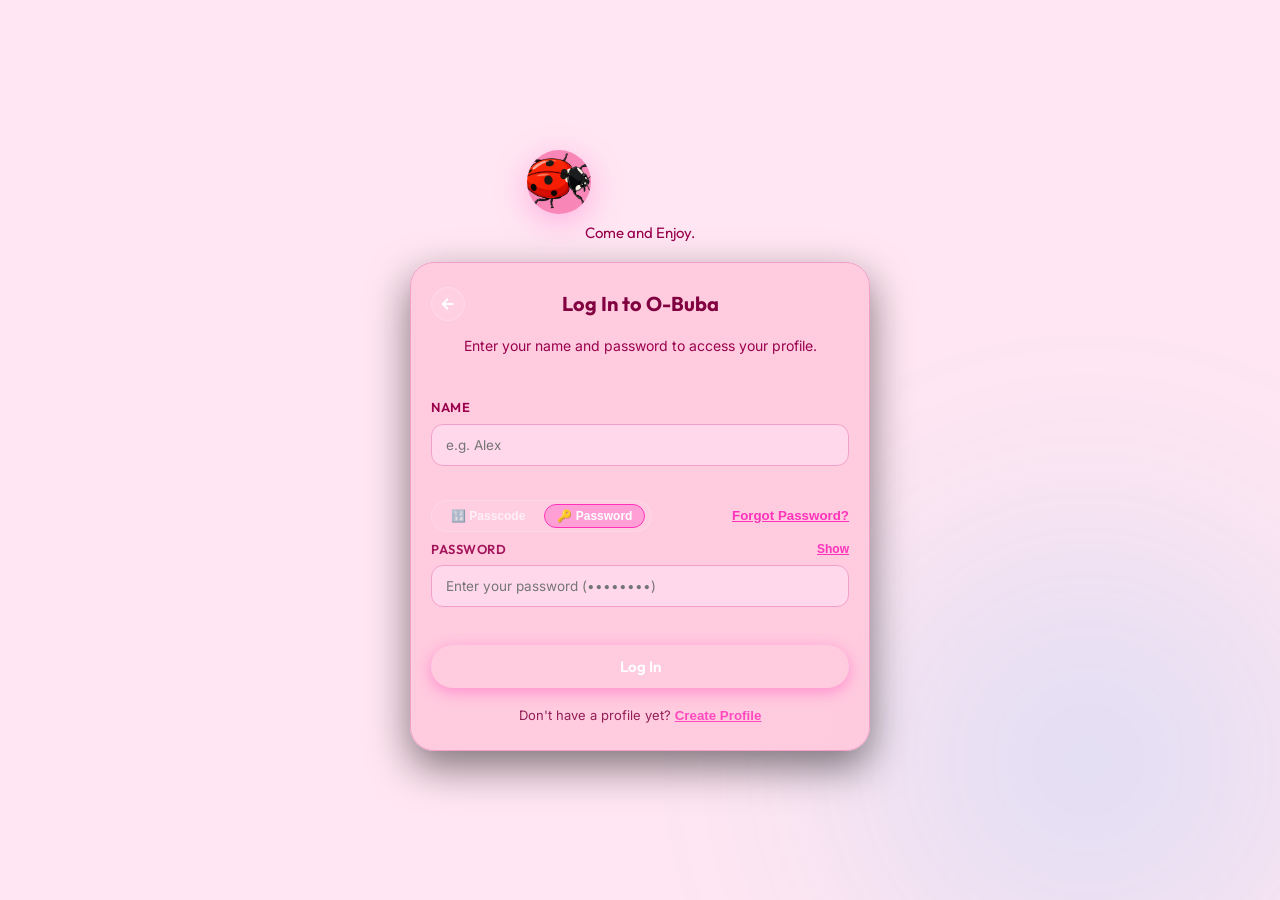
==== commit d99be73f: "Update login button label to Log In" ====
--- a/index.html
+++ b/index.html
@@ -86,7 +86,7 @@
                                 </div>
                             </div>
 
-                            <button type="submit" class="btn btn-primary btn-block" id="login-submit-btn" style="margin-top: 4px; width: 100%;">Log In with Passcode</button>
+                            <button type="submit" class="btn btn-primary btn-block" id="login-submit-btn" style="margin-top: 4px; width: 100%;">Log In</button>
                         </form>
 
                         <div style="margin-top: 18px; font-size: 13px; opacity: 0.85; text-align: center;">
@@ -296,12 +296,39 @@
                         <form id="profile-setup-form" onsubmit="event.preventDefault();">
                             <div class="row">
                                 <div class="input-group half">
-                                    <label for="user-first-name">Name</label>
+                                    <label for="user-first-name">Name *</label>
                                     <input type="text" id="user-first-name" required placeholder="e.g. Alex" autocomplete="given-name">
                                 </div>
                                 <div class="input-group half">
-                                    <label for="user-surname">Second Name</label>
-                                    <input type="text" id="user-surname" placeholder="e.g. Smith" autocomplete="family-name">
+                                    <label for="user-surname">Second Name *</label>
+                                    <input type="text" id="user-surname" required placeholder="e.g. Smith" autocomplete="family-name">
+                                </div>
+                            </div>
+
+                            <div class="input-group" style="margin-bottom: 12px;">
+                                <label for="user-address">Address *</label>
+                                <input type="text" id="user-address" required placeholder="e.g. 123 Main Street" autocomplete="street-address">
+                            </div>
+
+                            <div class="row">
+                                <div class="input-group half">
+                                    <label for="user-town">Town</label>
+                                    <input type="text" id="user-town" placeholder="e.g. Skopje" autocomplete="address-level2">
+                                </div>
+                                <div class="input-group half">
+                                    <label for="user-state">State</label>
+                                    <input type="text" id="user-state" placeholder="e.g. Skopje" autocomplete="address-level1">
+                                </div>
+                            </div>
+
+                            <div class="row">
+                                <div class="input-group half">
+                                    <label for="user-country">Country</label>
+                                    <input type="text" id="user-country" placeholder="e.g. Macedonia" autocomplete="country-name">
+                                </div>
+                                <div class="input-group half">
+                                    <label for="user-postcode">Postcode</label>
+                                    <input type="text" id="user-postcode" placeholder="e.g. 1000" autocomplete="postal-code">
                                 </div>
                             </div>
 
@@ -321,12 +348,13 @@
                             
                             <div class="row">
                                 <div class="input-group half">
-                                    <label for="user-age">Age</label>
+                                    <label for="user-age">Age *</label>
                                     <input type="number" id="user-age" required min="18" max="100" placeholder="25">
                                 </div>
                                 <div class="input-group half">
-                                    <label for="user-gender">I am a</label>
-                                    <select id="user-gender">
+                                    <label for="user-gender">I am a *</label>
+                                    <select id="user-gender" required>
+                                        <option value="" disabled selected>Choose Gender</option>
                                         <option value="man">Man</option>
                                         <option value="woman">Woman</option>
                                         <option value="nonbinary">Non-Binary</option>
@@ -335,9 +363,9 @@
                             </div>
 
                             <div class="input-group">
-                                <label for="user-roots">Orthodox Roots</label>
-                                <select id="user-roots">
-                                    <option value="" disabled selected>Choose</option>
+                                <label for="user-roots">Orthodox Roots *</label>
+                                <select id="user-roots" required>
+                                    <option value="" disabled selected>Choose Orthodox Roots</option>
                                     <option value="🇲🇰 Macedonian">🇲🇰 Macedonian</option>
                                     <option value="🇷🇸 Serbian">🇷🇸 Serbian</option>
                                     <option value="🇬🇷 Greek">🇬🇷 Greek</option>
